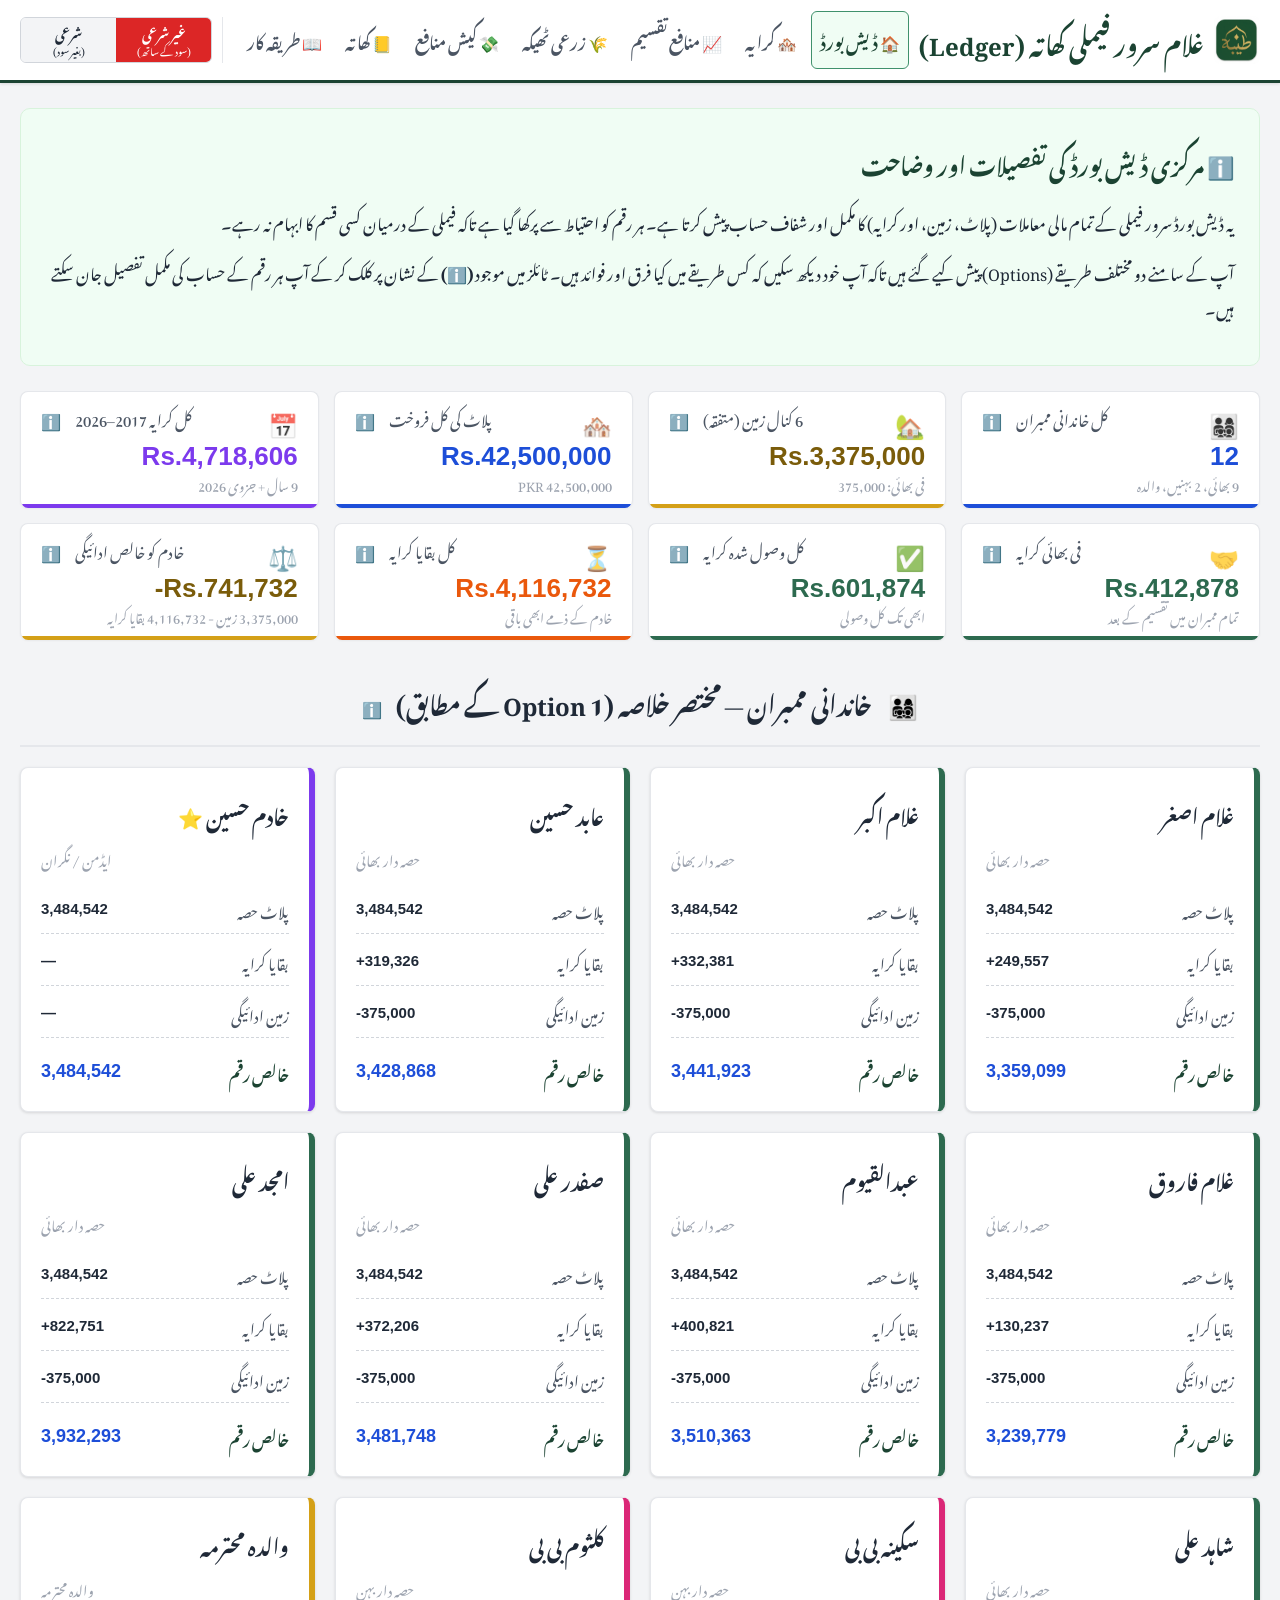
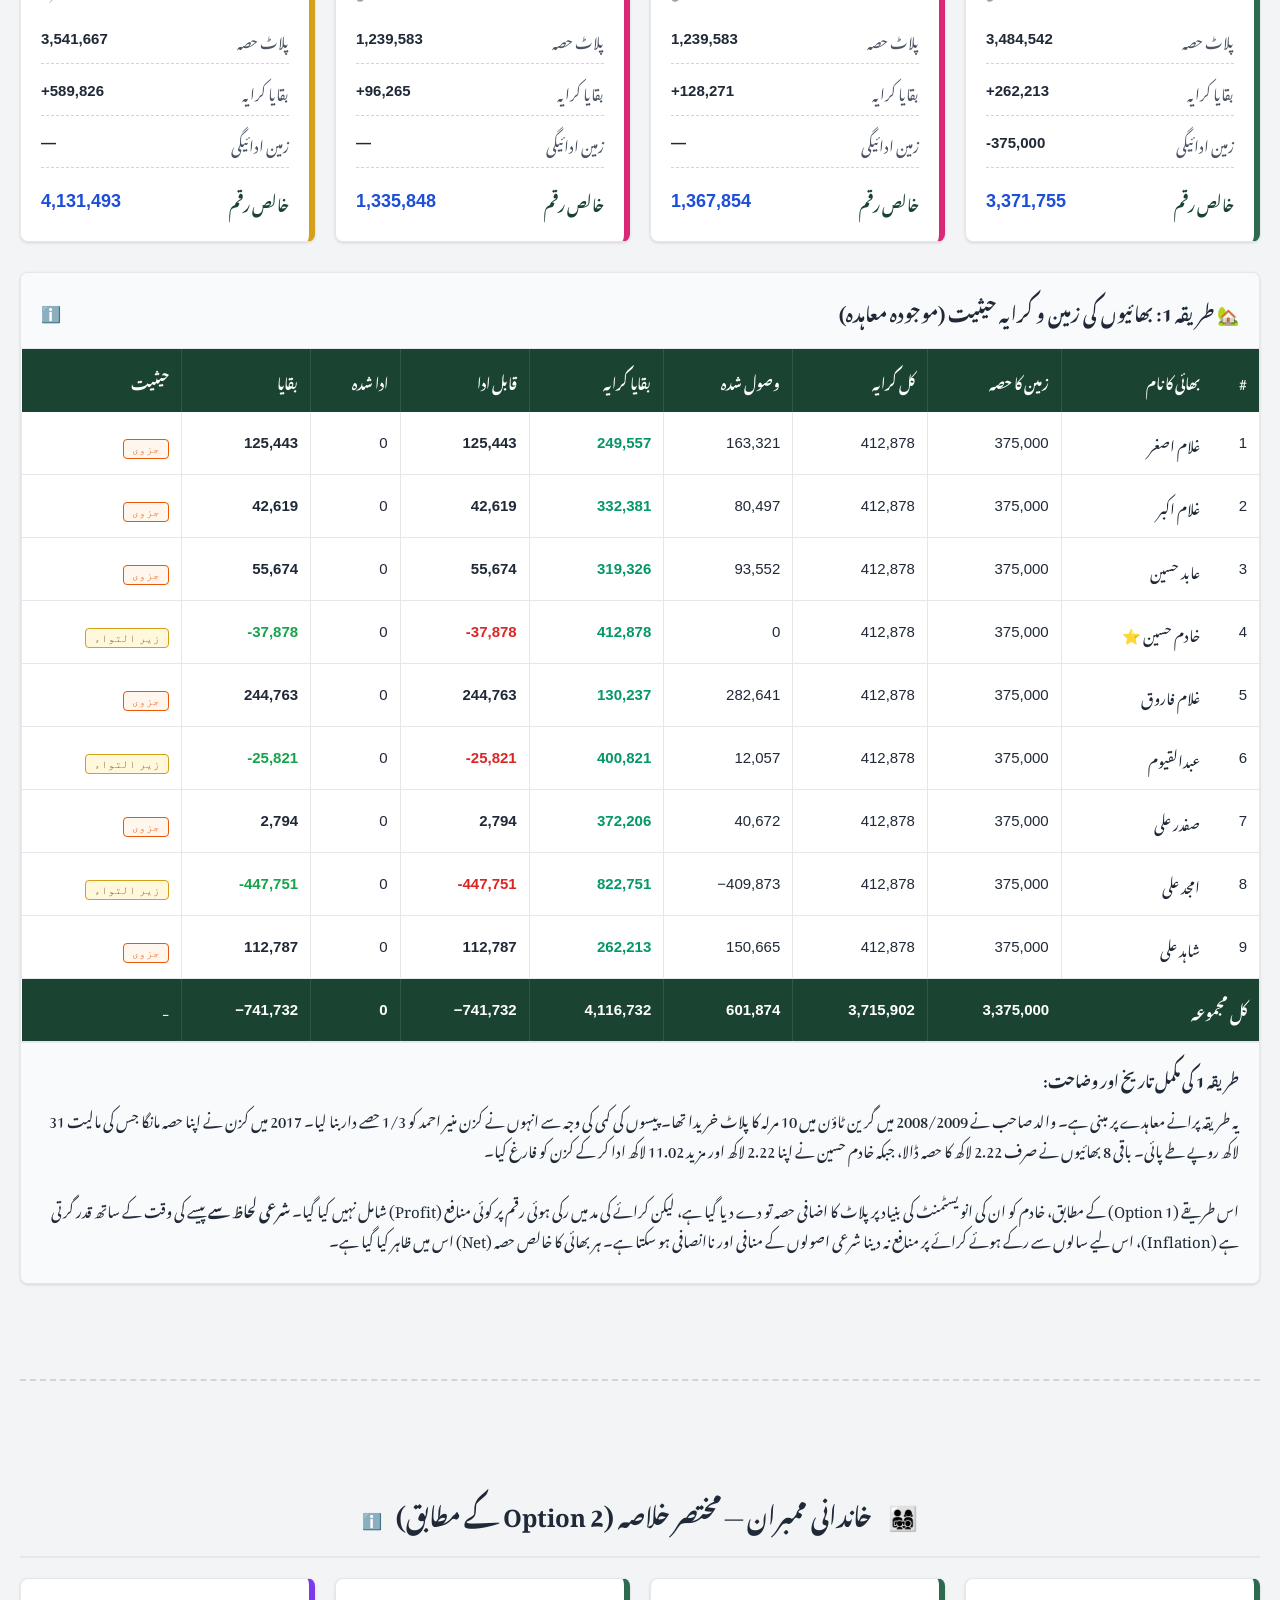
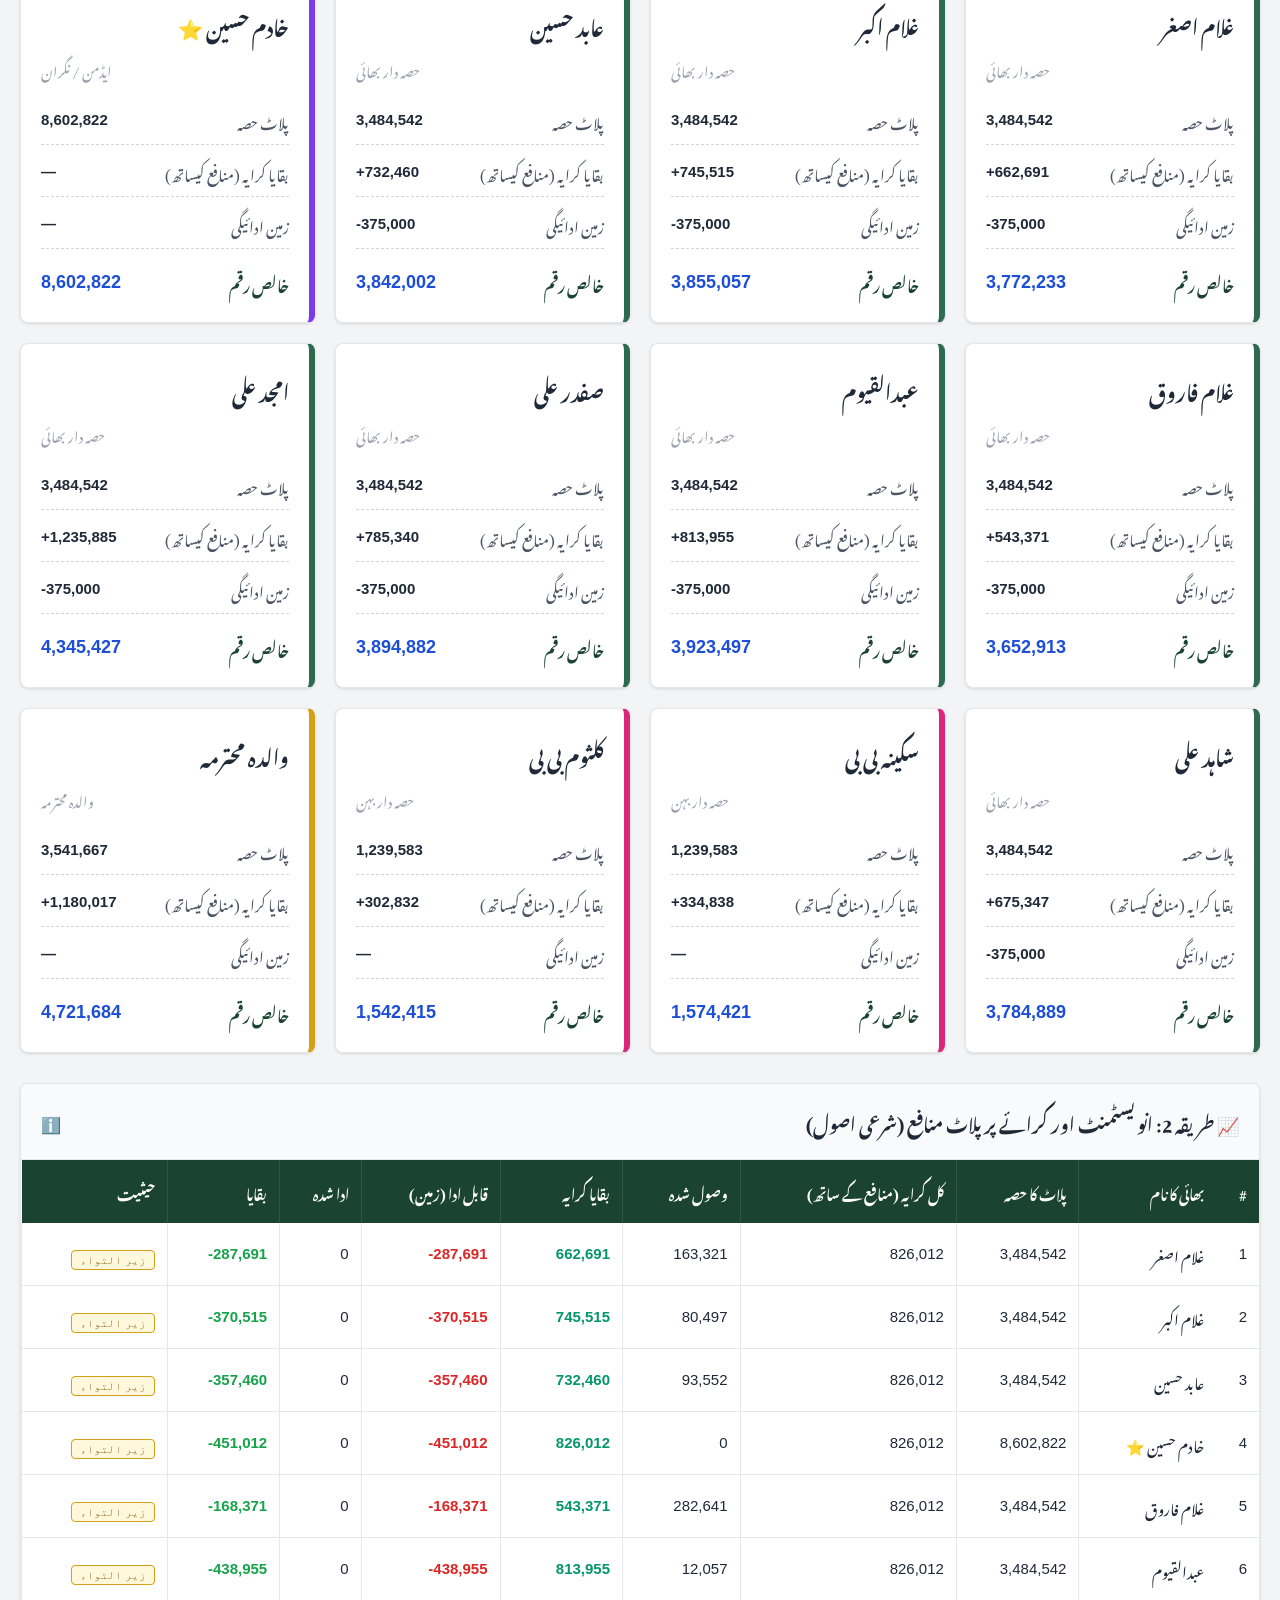
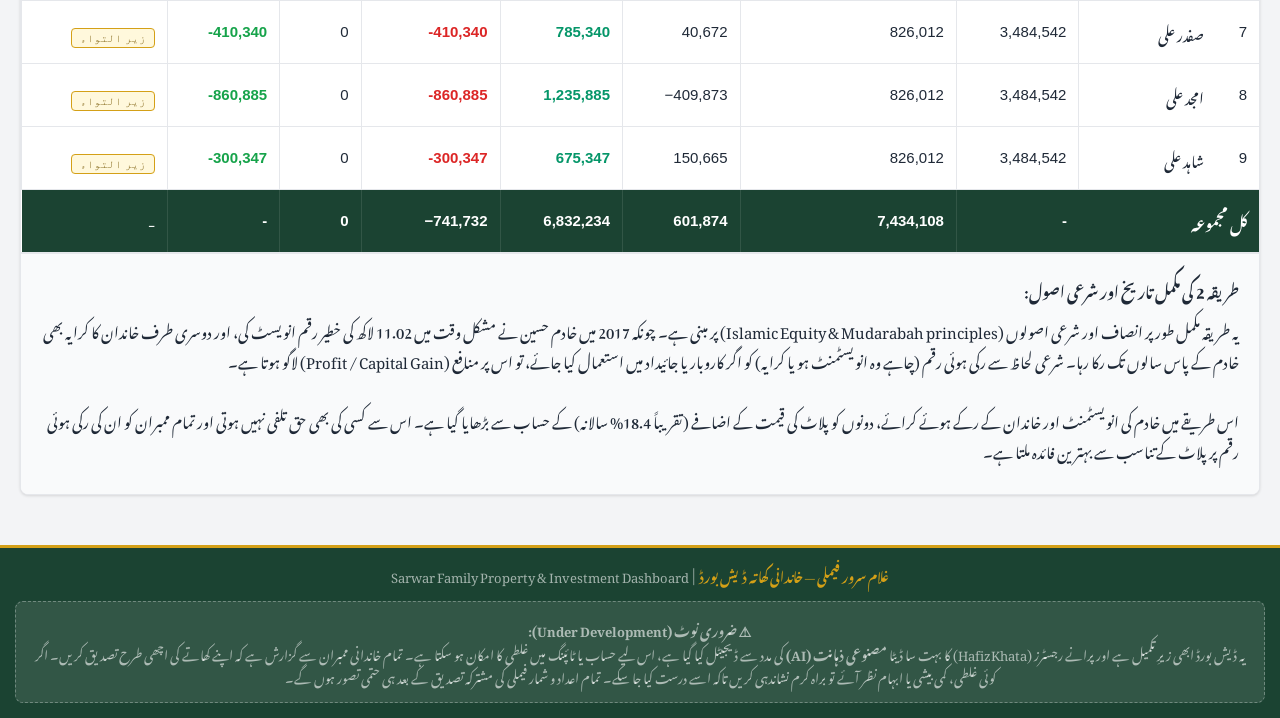
==== index.html @ a3dba51a "Equalize Islamic toggle button sizes and increase menu font size" ====
<!DOCTYPE html>
<html lang="ur" dir="rtl">
<head>
<meta charset="UTF-8">
<meta name="viewport" content="width=device-width, initial-scale=1.0">
<meta name="theme-color" content="#1B4332">
<meta name="mobile-web-app-capable" content="yes">
<meta name="apple-mobile-web-app-capable" content="yes">
<meta name="apple-mobile-web-app-status-bar-style" content="default">
<meta name="apple-mobile-web-app-title" content="سرور کھاتہ">
<meta name="application-name" content="سرور کھاتہ">
<title>سرور فیملی کھاتہ — Sarwar Family Dashboard</title>
<link href="https://fonts.googleapis.com/css2?family=Noto+Nastaliq+Urdu:wght@400;700&display=swap" rel="stylesheet">
<link rel="stylesheet" href="css/style.css">
<link rel="manifest" href="manifest.json">
<link rel="apple-touch-icon" href="images/TaibaLogoMobile.png">
<link rel="icon" type="image/png" href="images/TaibaLogoMobile.png">


</head>
<body>
<div class="shell">

<div class="mobile-nav-overlay" id="overlay" onclick="app.closeMenu()"></div>
<div class="mobile-nav-menu" id="mobile-menu">
    <button class="close-nav" onclick="app.closeMenu()">✕</button>
    <div style="padding: 20px; color: var(--gd); font-size: 22px; font-weight: bold; border-bottom: 1px solid var(--g200); margin-bottom: 10px; text-align:center; cursor:pointer;" onclick="location.hash='#dash'; app.closeMenu();">
        <img src="images/TaibaLogoMobile.jpg" style="max-width:80%; height:auto; mix-blend-mode:multiply; margin-bottom:15px; border-radius:8px;">
        <br>غلام سرور فیملی کھاتہ (Ledger)
    </div>
    <a href="#dash" class="nav-item" id="mob-nav-dash" onclick="app.closeMenu()">🏠 ڈیش بورڈ</a>
    <a href="#rent" class="nav-item" id="mob-nav-rent" onclick="app.closeMenu()">🏘️ کرایہ</a>
    <a href="#profit" class="nav-item" id="mob-nav-profit" onclick="app.closeMenu()">📈 منافع تقسیم</a>
    <a href="#agri" class="nav-item" id="mob-nav-agri" onclick="app.closeMenu()">🌾 زرعی ٹھیکہ</a>
    <a href="#cashprofit" class="nav-item" id="mob-nav-cashprofit" onclick="app.closeMenu()">💸 کیش منافع</a>
    <a href="#khata" class="nav-item" id="mob-nav-khata" onclick="app.closeMenu()">📒 کھاتہ</a>
    <a href="#summary" class="nav-item" id="mob-nav-summary" onclick="app.closeMenu()">📖 طریقہ کار</a>
</div>

<!-- ════ TOP NAVBAR ════ -->
<nav class="navbar">
    <div class="nav-in">
        <div class="nav-brand" style="cursor:pointer; display:flex; align-items:center; gap:10px;" onclick="location.hash='#dash'">
            <img src="images/TaibaLogoMobile.jpg" style="height:48px; border-radius:6px; mix-blend-mode:multiply;">
            <span class="desktop-only">غلام سرور فیملی کھاتہ (Ledger)</span>
        </div>
        
        

        <div class="nav-links">
                <a href="#dash" class="nav-item" id="nav-dash">🏠 ڈیش بورڈ</a>
                <a href="#rent" class="nav-item" id="nav-rent">🏘️ کرایہ</a>
                <a href="#profit" class="nav-item" id="nav-profit">📈 منافع تقسیم</a>
                <a href="#agri" class="nav-item" id="nav-agri">🌾 زرعی ٹھیکہ</a>
                <a href="#cashprofit" class="nav-item" id="nav-cashprofit">💸 کیش منافع</a>
                <a href="#khata" class="nav-item" id="nav-khata">📒 کھاتہ</a>
                <a href="#summary" class="nav-item" id="nav-summary">📖 طریقہ کار</a>
        
                <div style="display:flex; margin-right:10px; border-right: 1px solid var(--g200); padding-right:10px; align-items:center;">
                    <div class="toggle-group" style="display:flex; border-radius:6px; overflow:hidden; border:1px solid var(--g300); font-family:'Noto Nastaliq Urdu', sans-serif;">
                        <button id="btn-islamic-off" style="flex:1; width:95px; padding:6px 10px; background:var(--red); color:white; border:none; cursor:pointer; font-size:13px; font-weight:bold; transition:all 0.3s; line-height:1.2; text-align:center;" onclick="app.toggleIslamicMode(false); updateIslamicUI(false);">
                            غیر شرعی<br><small style="font-size:10px; font-weight:normal;">(سود کے ساتھ)</small>
                        </button>
                        <button id="btn-islamic-on" style="flex:1; width:95px; padding:6px 10px; background:var(--g100); color:var(--g800); border:none; cursor:pointer; font-size:13px; font-weight:bold; transition:all 0.3s; line-height:1.2; text-align:center;" onclick="app.toggleIslamicMode(true); updateIslamicUI(true);">
                            شرعی<br><small style="font-size:10px; font-weight:normal;">(بغیر سود)</small>
                        </button>
                    </div>
                </div>
                <script>
                    function updateIslamicUI(isIslamic) {
                        const offBtn = document.getElementById('btn-islamic-off');
                        const onBtn = document.getElementById('btn-islamic-on');
                        if(isIslamic) {
                            onBtn.style.background = 'var(--gm)';
                            onBtn.style.color = 'white';
                            offBtn.style.background = 'var(--g100)';
                            offBtn.style.color = 'var(--g800)';
                        } else {
                            offBtn.style.background = 'var(--red)';
                            offBtn.style.color = 'white';
                            onBtn.style.background = 'var(--g100)';
                            onBtn.style.color = 'var(--g800)';
                        }
                    }
                </script>
</div>
        <button class="nav-toggle" onclick="app.openMenu()">☰</button>
    </div>
</nav>

<!-- ════ MAIN ════ -->
<div class="main-area">
    <main class="content">
        <div id="view-container">
            <!-- Views injected here by JS router -->
        </div>
    </main>

    <footer class="footer">
        <strong>غلام سرور فیملی — خاندانی کھاتہ ڈیش بورڈ</strong> &nbsp;|&nbsp;
        Sarwar Family Property &amp; Investment Dashboard<br>
        <div style="margin-top:15px; padding:15px; background:rgba(255,255,255,0.1); border:1px dashed rgba(255,255,255,0.3); border-radius:8px; line-height:1.8;">
            <b>⚠ ضروری نوٹ (Under Development):</b><br>
            یہ ڈیش بورڈ ابھی زیرِ تکمیل ہے اور پرانے رجسٹرز (HafizKhata) کا بہت سا ڈیٹا <b>مصنوعی ذہانت (AI)</b> کی مدد سے ڈیجیٹل کیا گیا ہے، اس لیے حساب یا ٹائپنگ میں غلطی کا امکان ہو سکتا ہے۔ 
            تمام خاندانی ممبران سے گزارش ہے کہ اپنے کھاتے کی اچھی طرح تصدیق کریں۔ اگر کوئی غلطی، کمی بیشی یا ابہام نظر آئے تو براہ کرم نشاندہی کریں تاکہ اسے درست کیا جا سکے۔
            تمام اعداد و شمار فیملی کی مشترکہ تصدیق کے بعد ہی حتمی تصور ہوں گے۔
        </div>
    </footer>
</div>

<!-- Info Modal -->
<div class="modal" id="info-modal">
    <div class="modal-content">
        <div class="modal-header">
            <h3 id="modal-title">معلومات</h3>
            <span class="modal-close" onclick="app.closeInfo()">✕</span>
        </div>
        <div class="modal-body" id="modal-text">
            <!-- Text injected -->
        </div>
    </div>
</div>

<!-- ════ PWA INSTALL BANNER ════ -->
<div id="pwaBanner" style="display:none;position:fixed;left:50%;transform:translateX(-50%);bottom:16px;z-index:9999;
  width:min(560px,calc(100% - 24px));background:#fff;border:1px solid #d4a017;border-radius:14px;
  box-shadow:0 10px 30px rgba(0,0,0,.25);padding:14px 16px;font-family:'Jameel Noori Nastaleeq', 'Noto Nastaliq Urdu',sans-serif;direction:rtl">
  <div style="display:flex;align-items:center;gap:12px">
    <div style="font-size:30px">📲</div>
    <div style="flex:1;line-height:1.7">
      <div style="font-weight:bold;color:#1B4332;font-size:16px">ایپ انسٹال کریں</div>
      <div id="pwaMsg" style="font-size:13px;color:#374151;font-family: Arial, sans-serif;">اس ڈیش بورڈ کو اپنے موبائل پر ایپ کے طور پر شامل کریں — تیز رسائی کے لیے ہوم اسکرین پر آئیکن بن جائے گا۔</div>
    </div>
    <button id="pwaClose" style="background:none;border:none;font-size:22px;color:#9ca3af;cursor:pointer;line-height:1">×</button>
  </div>
  <div id="pwaActions" style="margin-top:10px;display:flex;gap:8px;justify-content:flex-start">
    <button id="pwaInstallBtn" style="background:#1B4332;color:#fff;border:none;border-radius:9px;padding:9px 20px;
      font-family:inherit;font-size:15px;font-weight:bold;cursor:pointer">انسٹال کریں</button>
  </div>
</div>

<script src="js/app.js?v=2" type="module"></script>
<script>
    // Service Worker Registration
    if ('serviceWorker' in navigator) {
        window.addEventListener('load', () => {
            navigator.serviceWorker.register('sw.js')
                .then(reg => console.log('Service Worker registered', reg))
                .catch(err => console.log('Service Worker registration failed', err));
        });
    }

    // PWA Custom Banner Logic
    (function(){
      function isStandalone(){
        return window.matchMedia('(display-mode: standalone)').matches || window.navigator.standalone===true;
      }
      function isIOS(){
        return /iphone|ipad|ipod/i.test(navigator.userAgent) && !window.MSStream;
      }
      var DISMISS_KEY='pwaBannerDismissed';
      var banner, deferred=null;

      function show(){ if(banner) banner.style.display='block'; }
      function hide(){ if(banner) banner.style.display='none'; }

      window.addEventListener('beforeinstallprompt',function(e){
        // Prevent Chrome 67 and earlier from automatically showing the prompt
        e.preventDefault(); 
        // Stash the event so it can be triggered later.
        deferred=e;
        if(!isStandalone() && sessionStorage.getItem(DISMISS_KEY)!=='1') show();
      });
      
      window.addEventListener('appinstalled',function(){ hide(); deferred=null; });

      document.addEventListener('DOMContentLoaded',function(){
        banner=document.getElementById('pwaBanner');
        if(!banner) return;
        document.getElementById('pwaClose').onclick=function(){ hide(); sessionStorage.setItem(DISMISS_KEY,'1'); };
        var btn=document.getElementById('pwaInstallBtn');
        btn.onclick=function(){
          if(deferred){ 
              deferred.prompt(); 
              deferred.userChoice.then(function(choiceResult){ 
                  if (choiceResult.outcome === 'accepted') {
                      console.log('User accepted the A2HS prompt');
                  }
                  deferred=null; 
                  hide(); 
              }); 
          }
        };
        if(isStandalone()) return;
        if(isIOS()){
          // iOS has no beforeinstallprompt — show guidance instead
          if(sessionStorage.getItem(DISMISS_KEY)!=='1'){
            document.getElementById('pwaMsg').innerHTML='آئی فون پر انسٹال کرنے کے لیے: نیچے <b>Share</b> (⬆️) پر ٹیپ کریں، پھر <b>“Add to Home Screen”</b> منتخب کریں۔';
            document.getElementById('pwaActions').style.display='none';
            show();
          }
        }
      });
    })();
</script>
</body>
</html>
---- css/style.css ----
:root{
  --gd:#1B4332;--gm:#2D6A4F;--gl:#40916C;--gp:#D8F3DC;--gb:#F0FDF4;
  --gold:#D4A017;--glt:#FFF8DC;--gdk:#7A5C0A;
  --w:#FFFFFF;--g50:#F9FAFB;--g100:#F3F4F6;--g200:#E5E7EB;
  --g300:#D1D5DB;--g400:#9CA3AF;--g600:#4B5563;--g800:#1F2937;
  --red:#DC2626;--rlt:#FEE2E2;--org:#EA580C;--olt:#FFF7ED;
  --blu:#1D4ED8;--blt:#EFF6FF;--pur:#7C3AED;--plt:#F5F3FF;
  --tel:#0F766E;--tlt:#CCFBF1;--pnk:#DB2777;
  --TRN:.22s ease;
  --s1:0 1px 3px rgba(0,0,0,.12);--s2:0 4px 16px rgba(0,0,0,.14);
}
*,*::before,*::after{box-sizing:border-box;margin:0;padding:0}
body{
  font-family:'Jameel Noori Nastaleeq','Noto Nastaliq Urdu',Arial,sans-serif;
  background:var(--g100);color:var(--g800);direction:rtl;text-align:right;
  min-height:100vh;font-size:16px;
}
button{cursor:pointer;font-family:inherit;border:none;background:none;}
a{text-decoration:none;color:inherit}

/* ── LAYOUT ── */
.shell{display:flex;flex-direction:column;min-height:100vh}

/* ── TOP NAVBAR ── */
.navbar{background:var(--w);color:var(--g800);display:flex;align-items:center;
  justify-content:center;padding:10px 20px;min-height:75px;position:sticky;top:0;
  z-index:100;box-shadow:var(--s1);border-bottom:3px solid var(--gd)}
.nav-in{display:flex;justify-content:space-between;align-items:center;width:100%;max-width:1600px;}
.nav-brand{display:flex;align-items:center;gap:12px;font-size:24px;font-weight:900;white-space:nowrap;color:var(--gd)}
.nav-brand .ico{background:var(--gold);color:var(--w);width:36px;height:36px;
  border-radius:8px;display:flex;align-items:center;justify-content:center;font-size:20px}
.nav-links{display:flex;gap:5px;align-items:center;flex-wrap:nowrap;}
.nav-item{padding:8px 8px;border-radius:6px;font-size:16px;color:var(--g600);
  transition:all var(--TRN);cursor:pointer;display:flex;align-items:center;gap:8px;
  border:1px solid transparent;font-weight:bold}
.nav-item:hover{background:var(--g50);color:var(--gd);border-color:var(--g200)}
.nav-item.active{background:var(--gb);color:var(--gd);border-color:var(--gl)}

/* Dropdown */
.nav-dropdown{position:relative;display:inline-block}
.dropdown-content{display:none;position:absolute;background-color:var(--w);
  min-width:200px;box-shadow:0px 8px 16px 0px rgba(0,0,0,0.2);z-index:1;
  border-radius:8px;top:100%;right:0;border:1px solid var(--g200);overflow:hidden}
.dropdown-content a{color:var(--g800);padding:12px 16px;text-decoration:none;display:block;
  font-size:15px;border-bottom:1px solid var(--g100);transition:background 0.2s}
.dropdown-content a:last-child{border-bottom:none}
.dropdown-content a:hover{background-color:var(--g50);color:var(--gd)}
.nav-dropdown:hover .dropdown-content{display:block}
.nav-dropdown.active>a{background:var(--gb);color:var(--gd);border-color:var(--gl)}
.nav-toggle{display:none;font-size:28px;color:var(--gd);padding:5px}

/* Mobile Nav Overlay */
.mobile-nav-overlay{display:none;position:fixed;inset:0;background:rgba(0,0,0,.5);z-index:200}
.mobile-nav-menu{position:fixed;top:0;right:-280px;width:260px;height:100%;
  background:var(--w);z-index:201;transition:right var(--TRN);display:flex;
  flex-direction:column;padding-top:20px;box-shadow:-2px 0 10px rgba(0,0,0,0.2)}
.mobile-nav-menu.open{right:0}
.mobile-nav-menu .nav-item{padding:15px 20px;border-radius:0;border-bottom:1px solid var(--g100);font-size:17px;color:var(--g800)}
.mobile-nav-menu .nav-item.active{border-right:4px solid var(--gd);background:var(--g50)}
.close-nav{position:absolute;top:15px;left:15px;font-size:24px;color:var(--g600)}

/* ── MAIN AREA ── */
.main-area{flex:1;display:flex;flex-direction:column;width:100%;max-width:1600px;margin:0 auto}
.content{flex:1;padding:25px 20px;overflow-y:auto}
.footer{background:var(--gd);color:rgba(255,255,255,.6);text-align:center;
  padding:15px;font-size:13px;border-top:3px solid var(--gold);
  line-height:1.8;margin-top:auto}
.footer strong{color:var(--gold)}

/* ── PAGES ── */
.page{display:none}.page.active{display:block}

/* ── METRIC TILES ── */
.tiles{display:grid;gap:15px;margin-bottom:25px}
.t2{grid-template-columns:1fr 1fr}
.t3{grid-template-columns:repeat(3,1fr)}
.t4{grid-template-columns:repeat(4,1fr)}
.tile{background:var(--w);border-radius:8px;padding:15px 20px;box-shadow:0 1px 2px rgba(0,0,0,0.05);
  display:flex;flex-direction:column;border:1px solid var(--g200);
  transition:transform var(--TRN),box-shadow var(--TRN);position:relative;overflow:hidden}
.tile::after{content:'';position:absolute;bottom:0;left:0;right:0;height:4px;}
.tile:hover{transform:translateY(-2px);box-shadow:var(--s2)}
.t-head {display:flex; justify-content:space-between; align-items:flex-start; margin-bottom:10px}
.t-lbl{font-size:15px;color:var(--g600);line-height:1.4;display:flex;align-items:center;gap:6px}
.t-ico{font-size:24px;line-height:1;opacity:0.8}
.t-info{font-size:16px;color:var(--blu);cursor:pointer;display:inline-block;transition:transform 0.2s, color 0.2s;margin-right:8px;}
.t-info:hover{color:var(--gd);transform:scale(1.1);}
.t-info:active{transform:scale(0.9);}
.t-val{font-size:26px;font-weight:bold;font-family:Arial,sans-serif;color:var(--gd);line-height:1.2;margin-bottom:4px;direction:ltr;text-align:right}
.t-sub{font-size:13px;color:var(--g400);line-height:1.3}

/* Tile Colors */
.t-green::after{background:var(--gm)}.t-green .t-val{color:var(--gm)}
.t-gold::after {background:var(--gold)}.t-gold  .t-val{color:var(--gdk)}
.t-blue::after {background:var(--blu)}.t-blue  .t-val{color:var(--blu)}
.t-pur::after  {background:var(--pur)}.t-pur   .t-val{color:var(--pur)}
.t-tel::after  {background:var(--tel)}.t-tel   .t-val{color:var(--tel)}
.t-org::after  {background:var(--org)}.t-org   .t-val{color:var(--org)}
.t-red::after  {background:var(--red)}.t-red   .t-val{color:var(--red)}

/* ── EXPLANATION BOXES ── */
.card-ex{background:var(--gb);border:1px solid var(--gp);border-radius:10px;padding:25px;margin-bottom:25px}
.card-ex h2{font-size:22px;color:var(--gd);margin:0 0 15px 0;display:flex;align-items:center;gap:10px}
.card-ex p{font-size:16px;color:var(--g800);line-height:2.2;margin:0 0 15px 0}
.card-ex ul{margin:0;padding-right:25px;line-height:2}
.card-ex li{margin-bottom:10px;color:var(--g800)}
.card-ex strong{color:var(--blu)}

/* ── DARK GREEN DETAILED TABLE ── */
.table-container{background:var(--w);border-radius:8px;box-shadow:var(--s1);border:1px solid var(--g200);overflow:hidden;margin-bottom:25px}
.table-container h3{background:var(--g50);padding:15px 20px;margin:0;border-bottom:1px solid var(--g200);font-size:18px;color:var(--g800);display:flex;align-items:center;gap:10px}
.tw{overflow-x:auto;-webkit-overflow-scrolling:touch}
.tbl{width:100%;border-collapse:collapse;font-size:15px}
.tbl th{background:var(--gd);color:var(--w);padding:14px 12px;font-size:14px;
  font-weight:bold;white-space:nowrap;border-left:1px solid rgba(255,255,255,0.1)}
.tbl th:first-child{border-left:none}
.tbl td{padding:12px;border-bottom:1px solid var(--g200);vertical-align:middle;border-left:1px solid var(--g200)}
.tbl td:first-child{border-left:none}
.tbl tr:hover td{background:var(--g50)}
.n,.ng,.nr,.no,.nb,.np{font-family:Arial,sans-serif;direction:ltr;unicode-bidi:embed;text-align:right}
.ng{color:var(--gm);font-weight:bold}
.nr{color:var(--red);font-weight:bold}
.no{color:var(--org);font-weight:bold}
.nb{color:var(--gdk);font-weight:bold}
.tot td{background:var(--gd)!important;color:var(--w)!important;font-weight:bold;border-left:1px solid rgba(255,255,255,0.1)}
.status-badge{font-size:11px;padding:3px 8px;border-radius:4px;font-family:Arial,sans-serif;background:var(--olt);color:var(--org);border:1px solid var(--org)}

/* ── NEW MEMBER CARDS ── */
.card-hdr-clean{display:flex;align-items:center;justify-content:center;margin:30px 0 20px 0;border-bottom:2px solid var(--g200);padding-bottom:15px}
.card-hdr-clean h2{font-size:24px;color:var(--g800);margin:0;font-weight:bold;}

.mem-grid{display:grid;grid-template-columns:repeat(auto-fill,minmax(280px,1fr));gap:20px;margin-bottom:30px}
.mem{background:var(--w);border-radius:8px;padding:20px;box-shadow:var(--s1);
  border:1px solid var(--g200);border-right:6px solid var(--gm);
  transition:transform var(--TRN),box-shadow var(--TRN)}
.mem:hover{transform:translateY(-3px);box-shadow:var(--s2)}
.mem.admin{border-right-color:var(--pur)}
.mem.sister{border-right-color:var(--pnk)}
.mem.mother-card{border-right-color:var(--gold)}
.mem-name{font-size:20px;font-weight:bold;color:var(--g800);margin-bottom:2px;display:flex;justify-content:space-between;align-items:center}
.mem-role{font-size:14px;color:var(--g400);margin-bottom:15px}
.mem-row{display:flex;justify-content:space-between;align-items:center;
  font-size:15px;margin-bottom:8px;border-bottom:1px dashed var(--g300);padding-bottom:5px}
.mem-row:last-child{border-bottom:none;margin-bottom:0;padding-bottom:0}
.mem-row .lbl{color:var(--g600)}
.mem-row .val{font-family:Arial,sans-serif;font-weight:bold;font-size:15px}
.val-net{font-size:18px!important;color:var(--blu)}
.val-plot{color:var(--g800)}

/* ── MODAL ── */
.modal{display:none;position:fixed;inset:0;background:rgba(0,0,0,0.6);z-index:999;align-items:center;justify-content:center;padding:20px}
.modal.show{display:flex}
.modal-content{background:var(--w);border-radius:10px;width:100%;max-width:500px;box-shadow:0 10px 25px rgba(0,0,0,0.2);overflow:hidden}
.modal-header{background:var(--gd);color:var(--w);padding:15px 20px;display:flex;justify-content:space-between;align-items:center}
.modal-header h3{margin:0;font-size:18px}
.modal-close{color:var(--w);font-size:24px;cursor:pointer}
.modal-body{padding:20px;font-size:16px;color:var(--g800);line-height:1.8}

/* ── EXPLANATION PARAGRAPHS ── */
.table-expl{padding:20px;background:var(--g50);border-top:1px solid var(--g200);font-size:15px;color:var(--g800);line-height:2}
.table-expl p{margin:0 0 10px 0}
.table-expl ul{margin:0;padding-right:20px}
.table-expl li{margin-bottom:5px}

/* ── RESPONSIVE ── */
@media(max-width:1024px){
  .t4{grid-template-columns:repeat(2,1fr)}
}
@media(max-width:768px){
  .nav-links{display:none}
  .nav-toggle{display:block}
  .t4, .t3{grid-template-columns:1fr 1fr}
  .mem-grid{grid-template-columns:1fr}
  .content{padding:15px 10px}
}
@media(max-width:400px){
  .t4,.t3,.t2{grid-template-columns:1fr}
}

/* ── FOOTER ── */
.app-footer{background:var(--g800);color:var(--g300);padding:30px 20px;text-align:center;margin-top:auto;border-top:4px solid var(--gd)}
.footer-in{max-width:1600px;margin:0 auto;display:flex;flex-direction:column;gap:8px;}
.footer-in strong{color:var(--w);font-size:18px;}
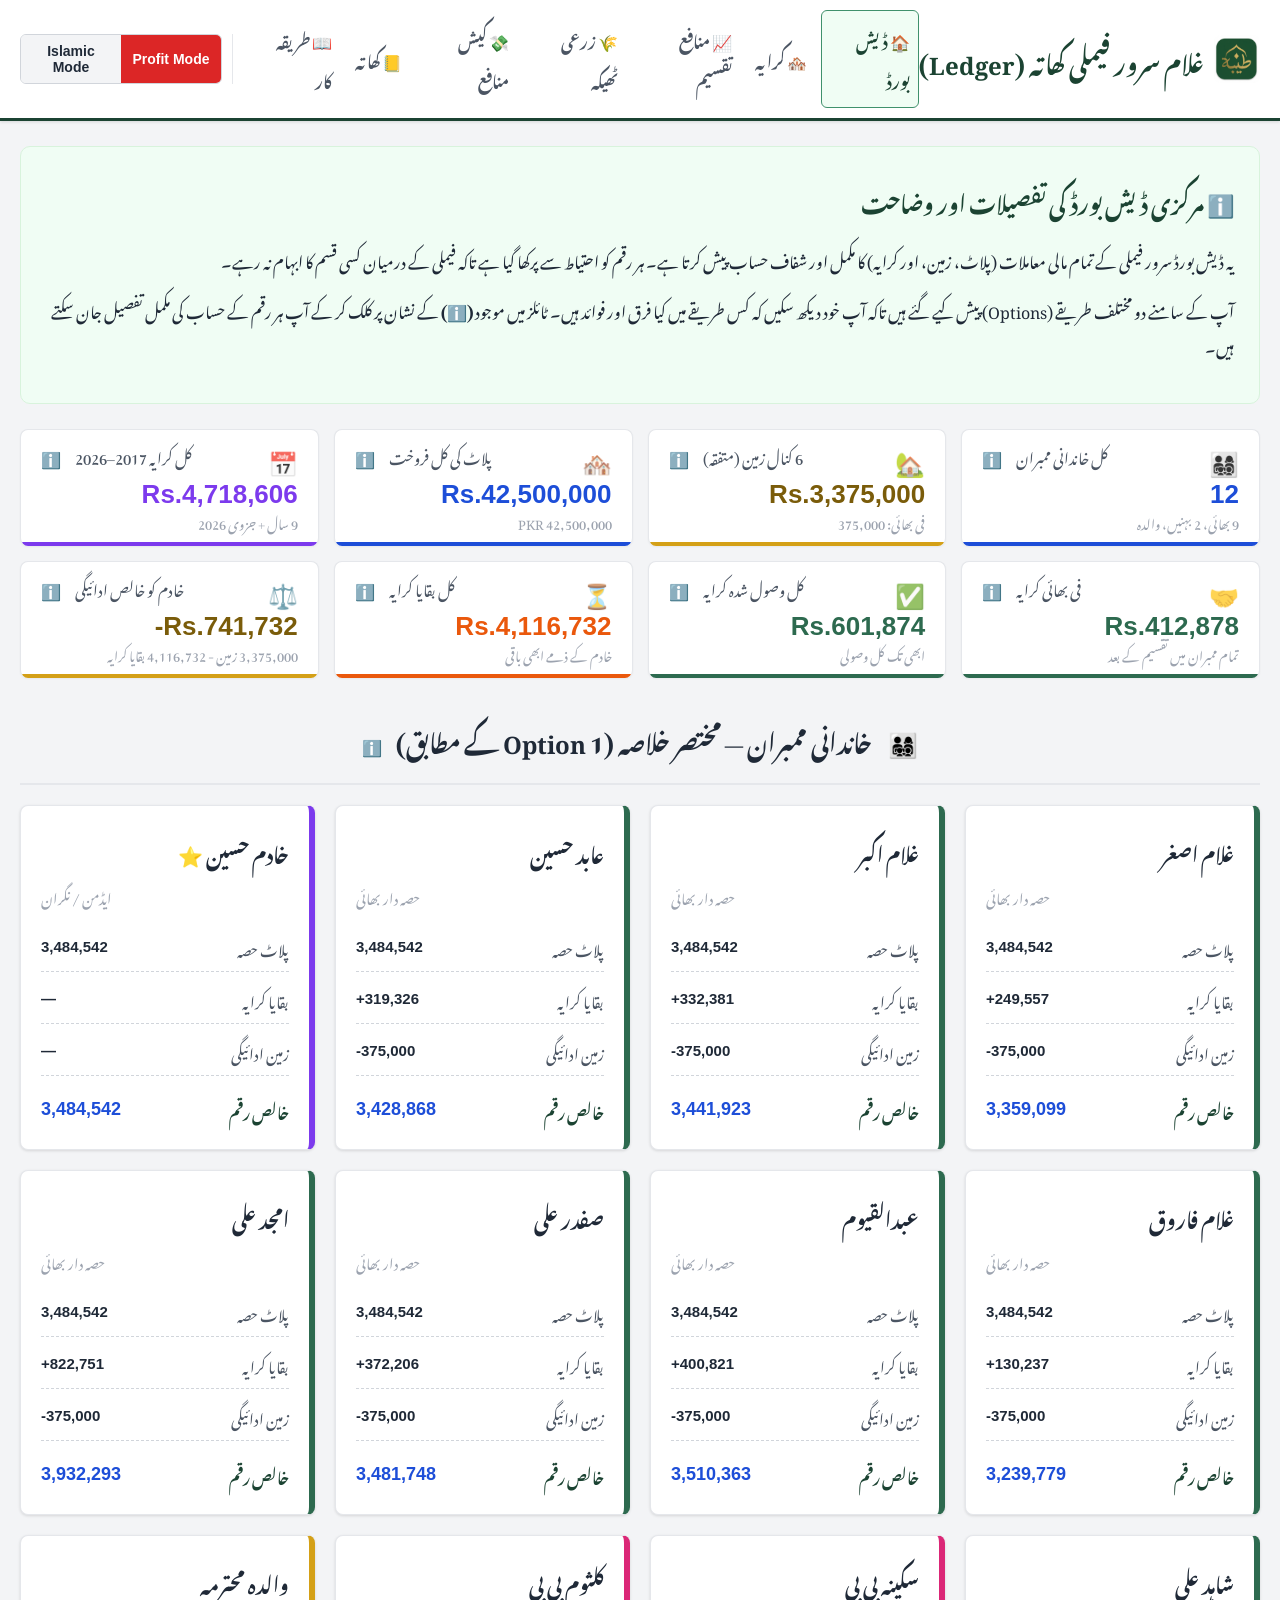
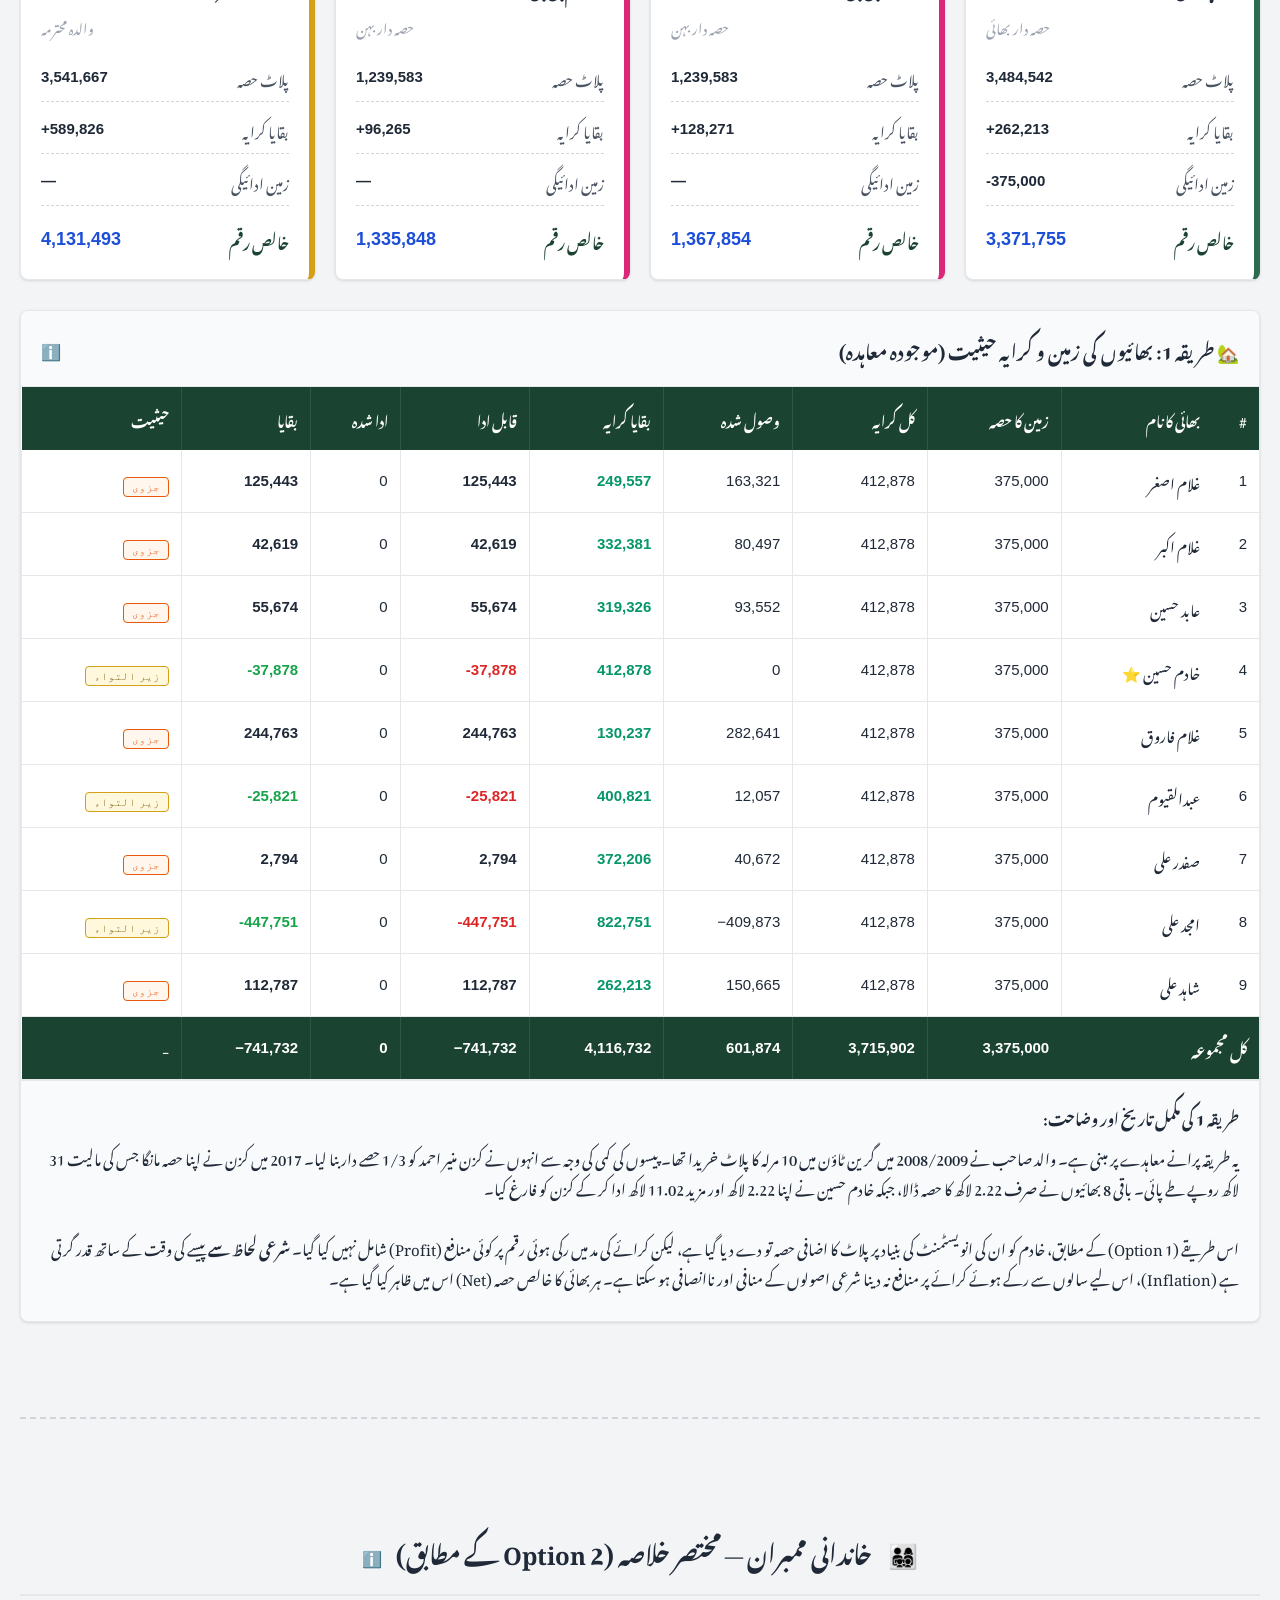
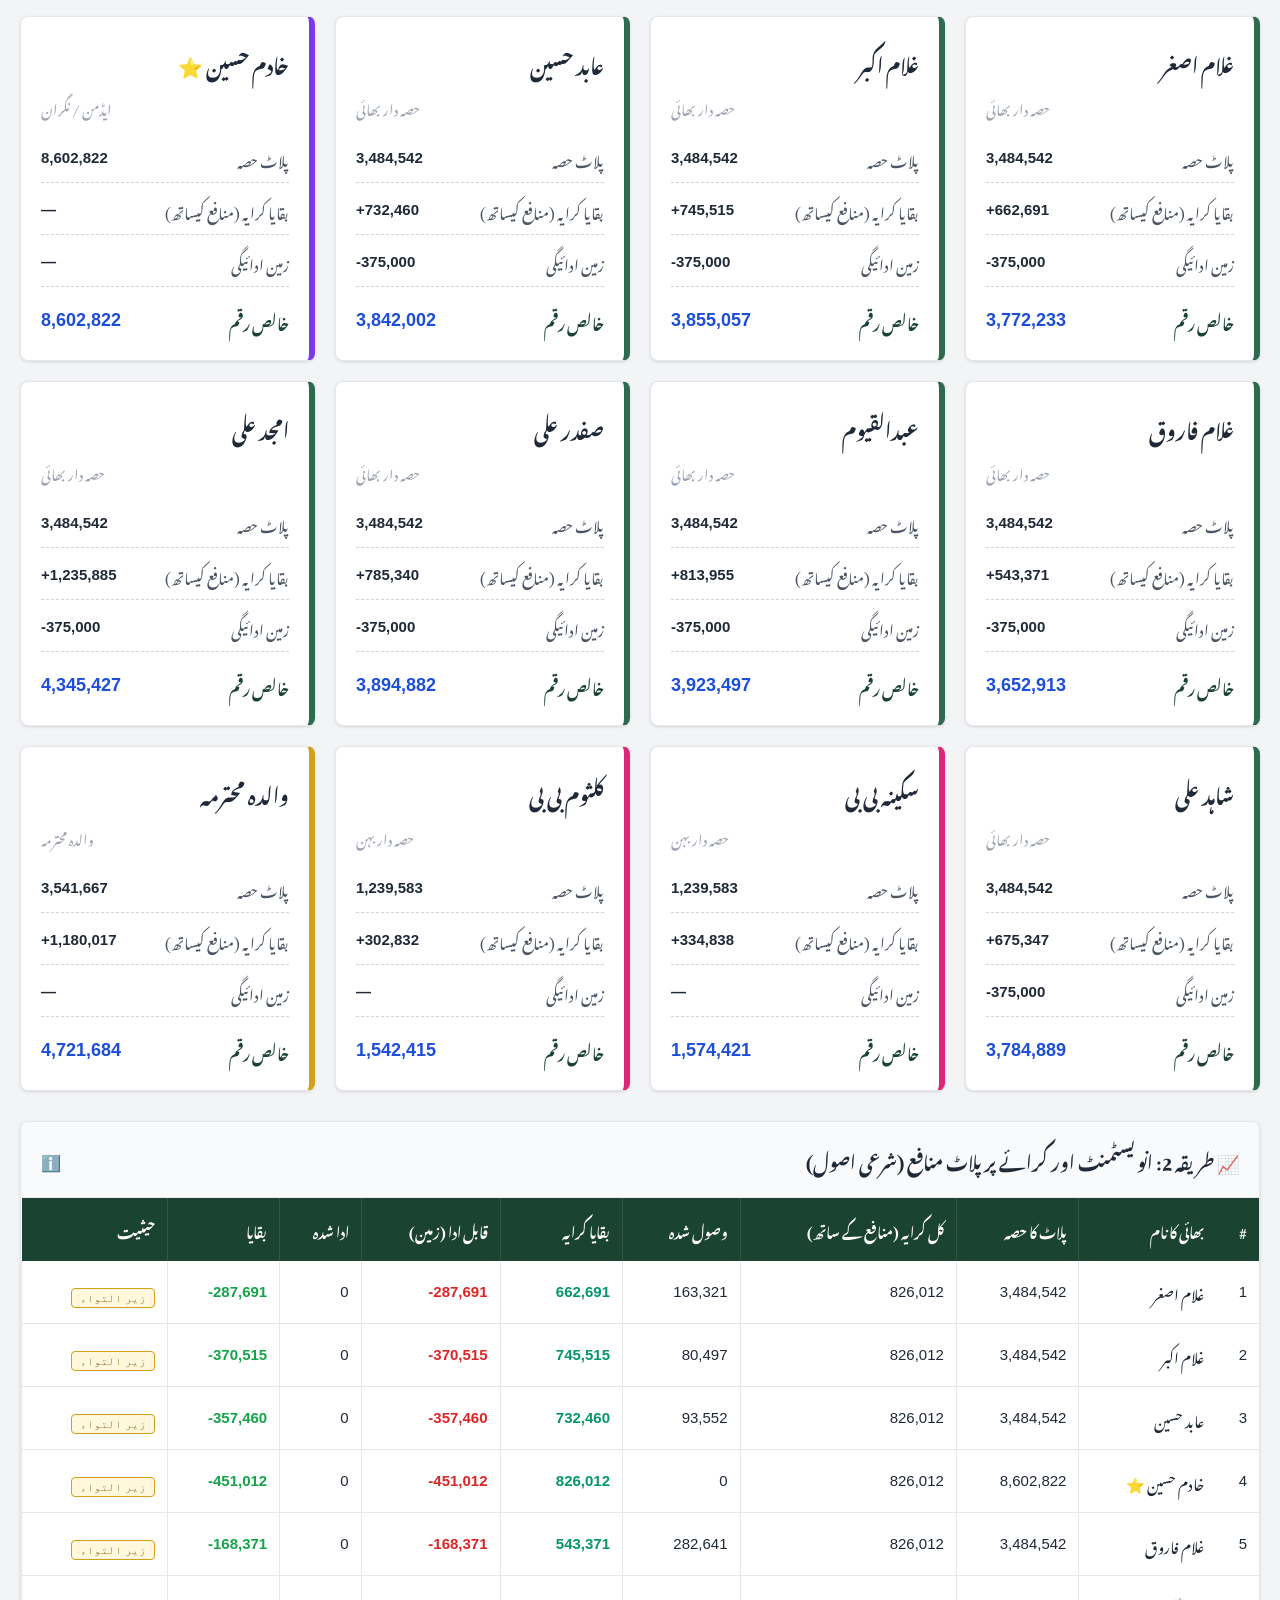
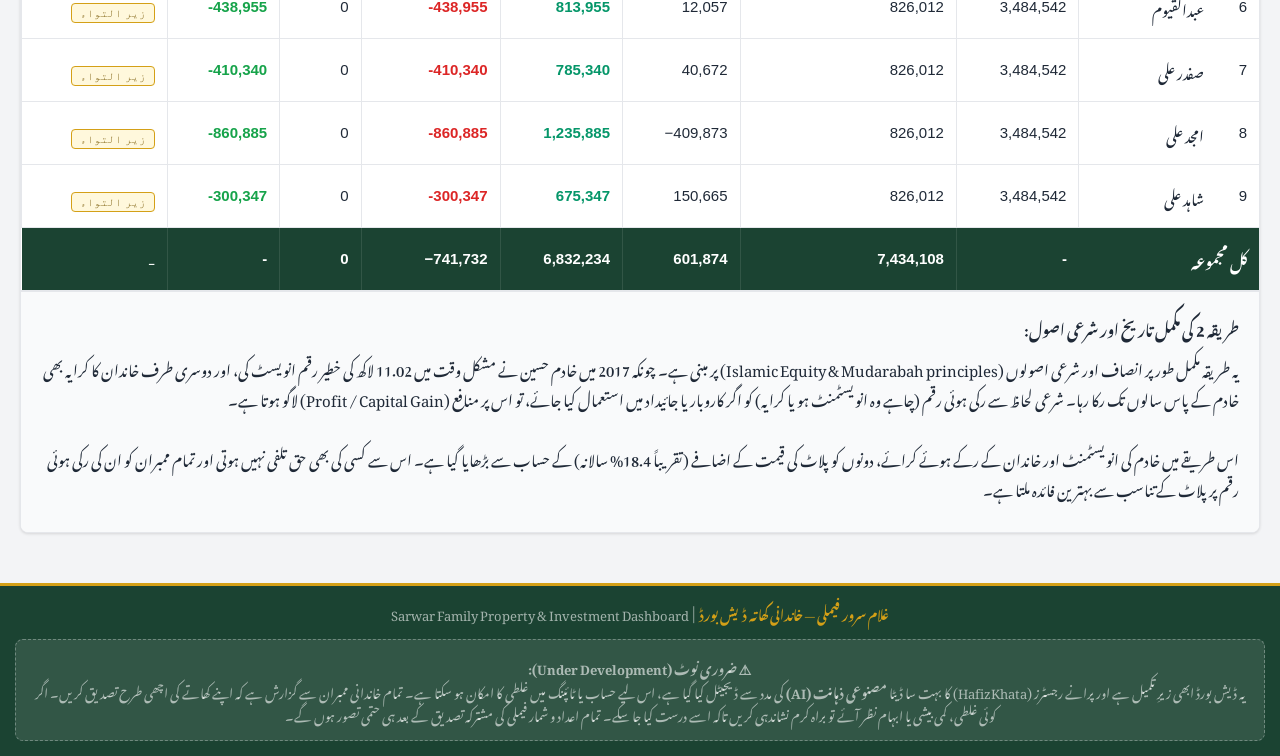
==== commit 35842fcb: "Update toggle buttons to 'Islamic Mode' / 'Profit Mode' and match height" ====
--- a/index.html
+++ b/index.html
@@ -57,12 +57,12 @@
                 <a href="#summary" class="nav-item" id="nav-summary">📖 طریقہ کار</a>
         
                 <div style="display:flex; margin-right:10px; border-right: 1px solid var(--g200); padding-right:10px; align-items:center;">
-                    <div class="toggle-group" style="display:flex; border-radius:6px; overflow:hidden; border:1px solid var(--g300); font-family:'Noto Nastaliq Urdu', sans-serif;">
-                        <button id="btn-islamic-off" style="flex:1; width:95px; padding:6px 10px; background:var(--red); color:white; border:none; cursor:pointer; font-size:13px; font-weight:bold; transition:all 0.3s; line-height:1.2; text-align:center;" onclick="app.toggleIslamicMode(false); updateIslamicUI(false);">
-                            غیر شرعی<br><small style="font-size:10px; font-weight:normal;">(سود کے ساتھ)</small>
+                    <div class="toggle-group" style="display:flex; border-radius:6px; overflow:hidden; border:1px solid var(--g300); font-family:Arial, sans-serif;">
+                        <button id="btn-islamic-off" style="flex:1; width:100px; padding:8px 8px; background:var(--red); color:white; border:none; cursor:pointer; font-size:14px; font-weight:bold; transition:all 0.3s; text-align:center;" onclick="app.toggleIslamicMode(false); updateIslamicUI(false);">
+                            Profit Mode
                         </button>
-                        <button id="btn-islamic-on" style="flex:1; width:95px; padding:6px 10px; background:var(--g100); color:var(--g800); border:none; cursor:pointer; font-size:13px; font-weight:bold; transition:all 0.3s; line-height:1.2; text-align:center;" onclick="app.toggleIslamicMode(true); updateIslamicUI(true);">
-                            شرعی<br><small style="font-size:10px; font-weight:normal;">(بغیر سود)</small>
+                        <button id="btn-islamic-on" style="flex:1; width:100px; padding:8px 8px; background:var(--g100); color:var(--g800); border:none; cursor:pointer; font-size:14px; font-weight:bold; transition:all 0.3s; text-align:center;" onclick="app.toggleIslamicMode(true); updateIslamicUI(true);">
+                            Islamic Mode
                         </button>
                     </div>
                 </div>
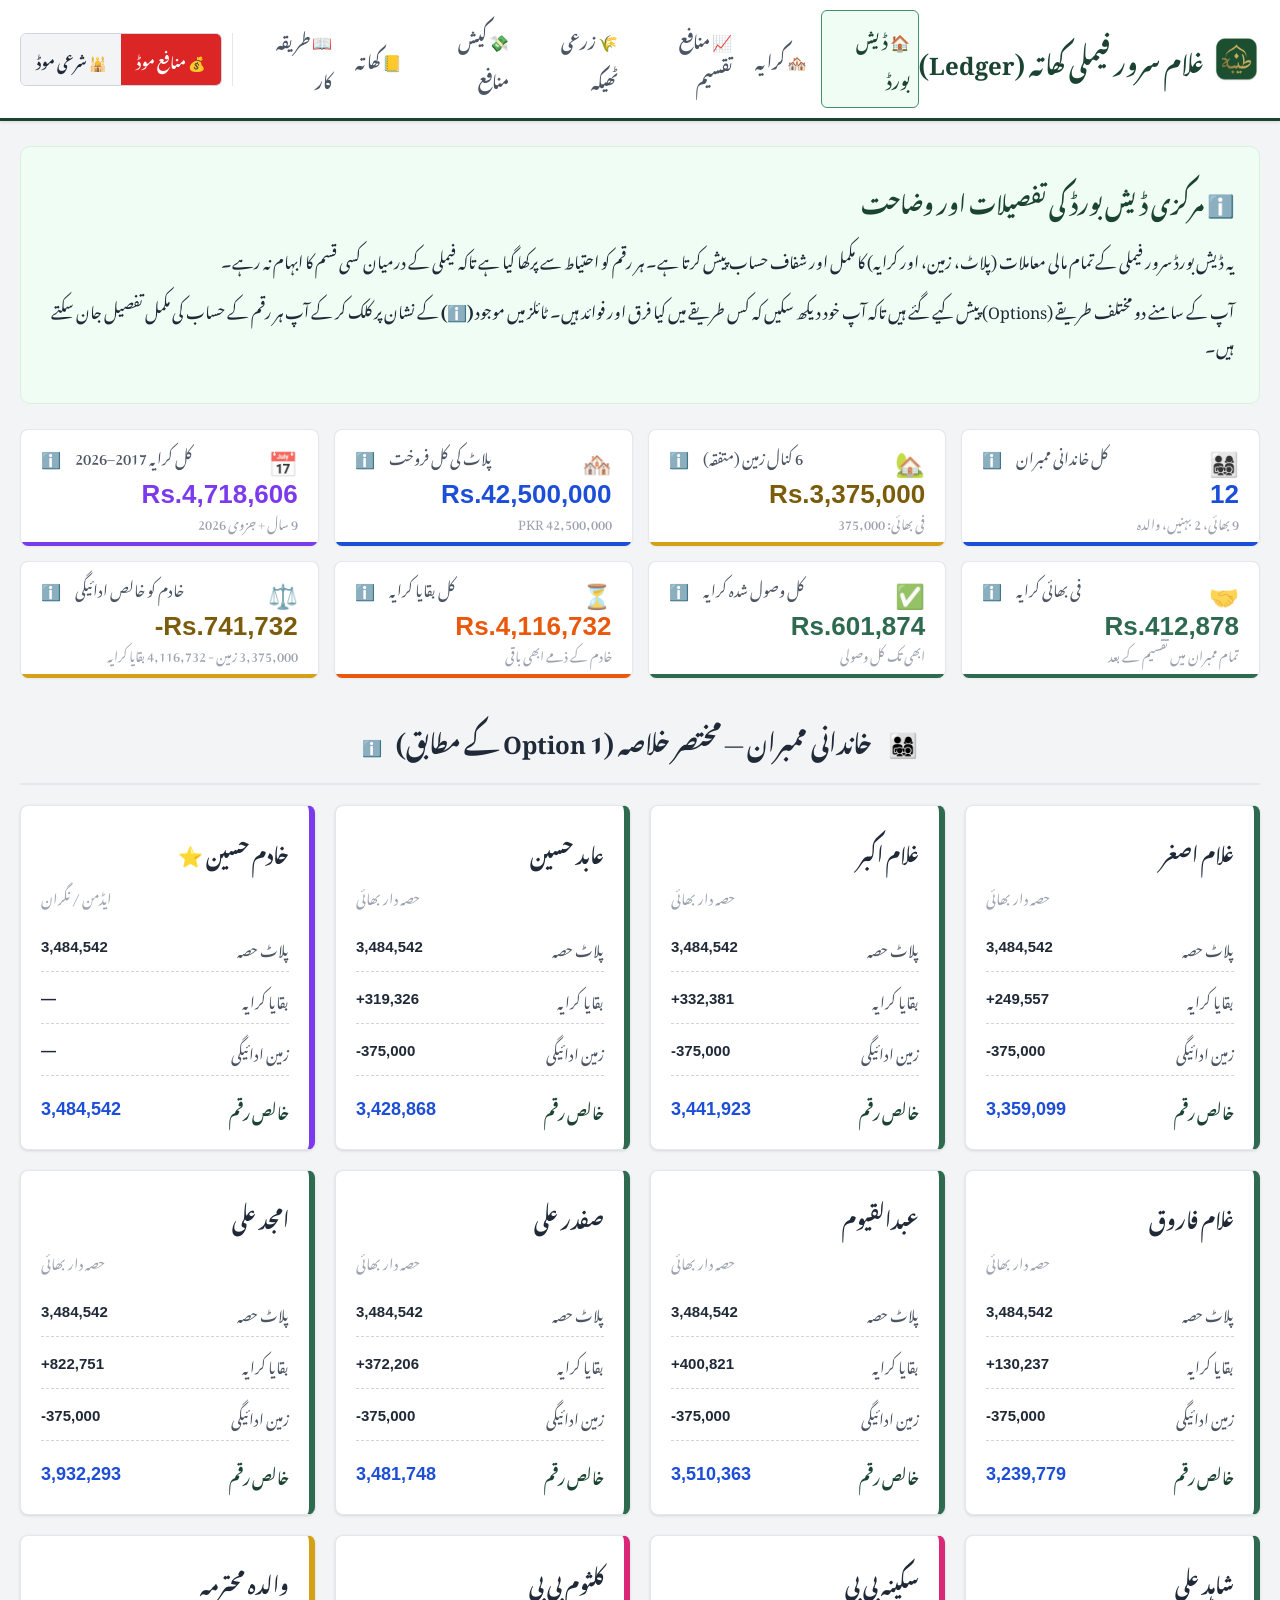
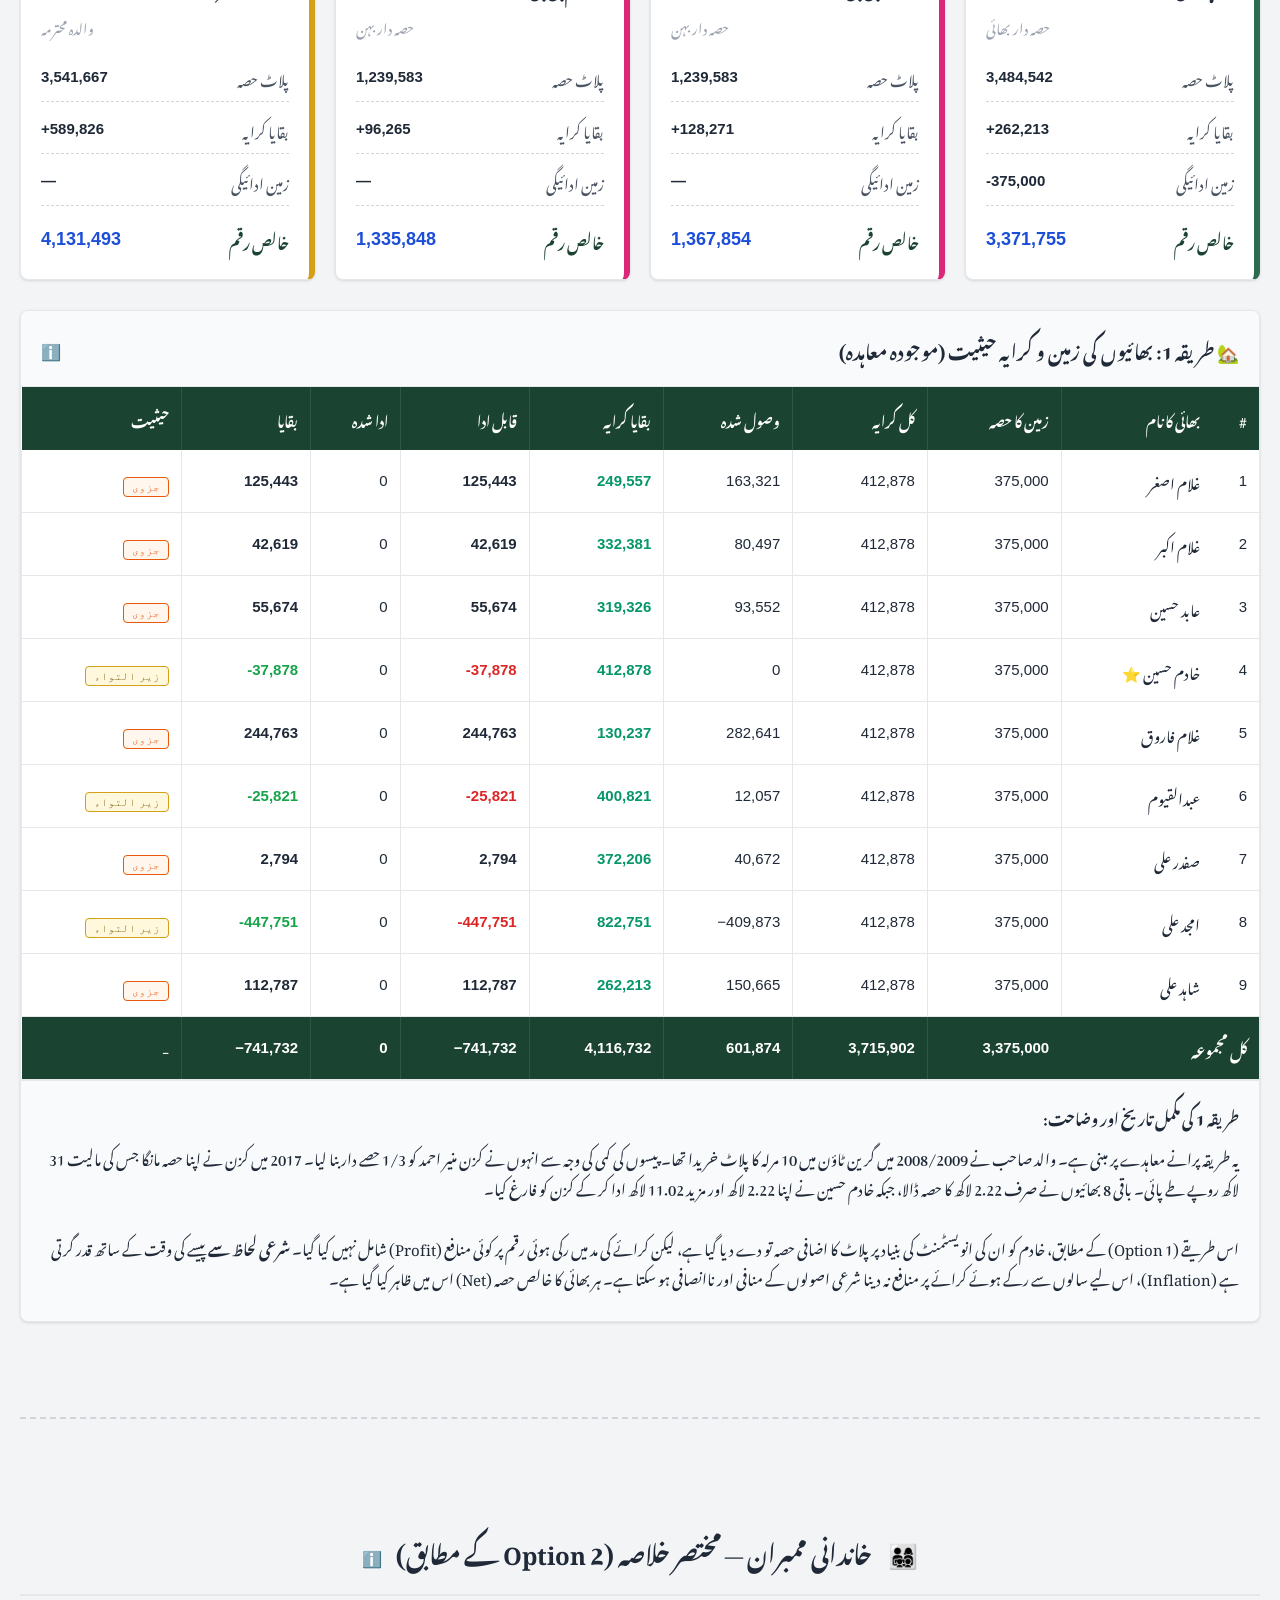
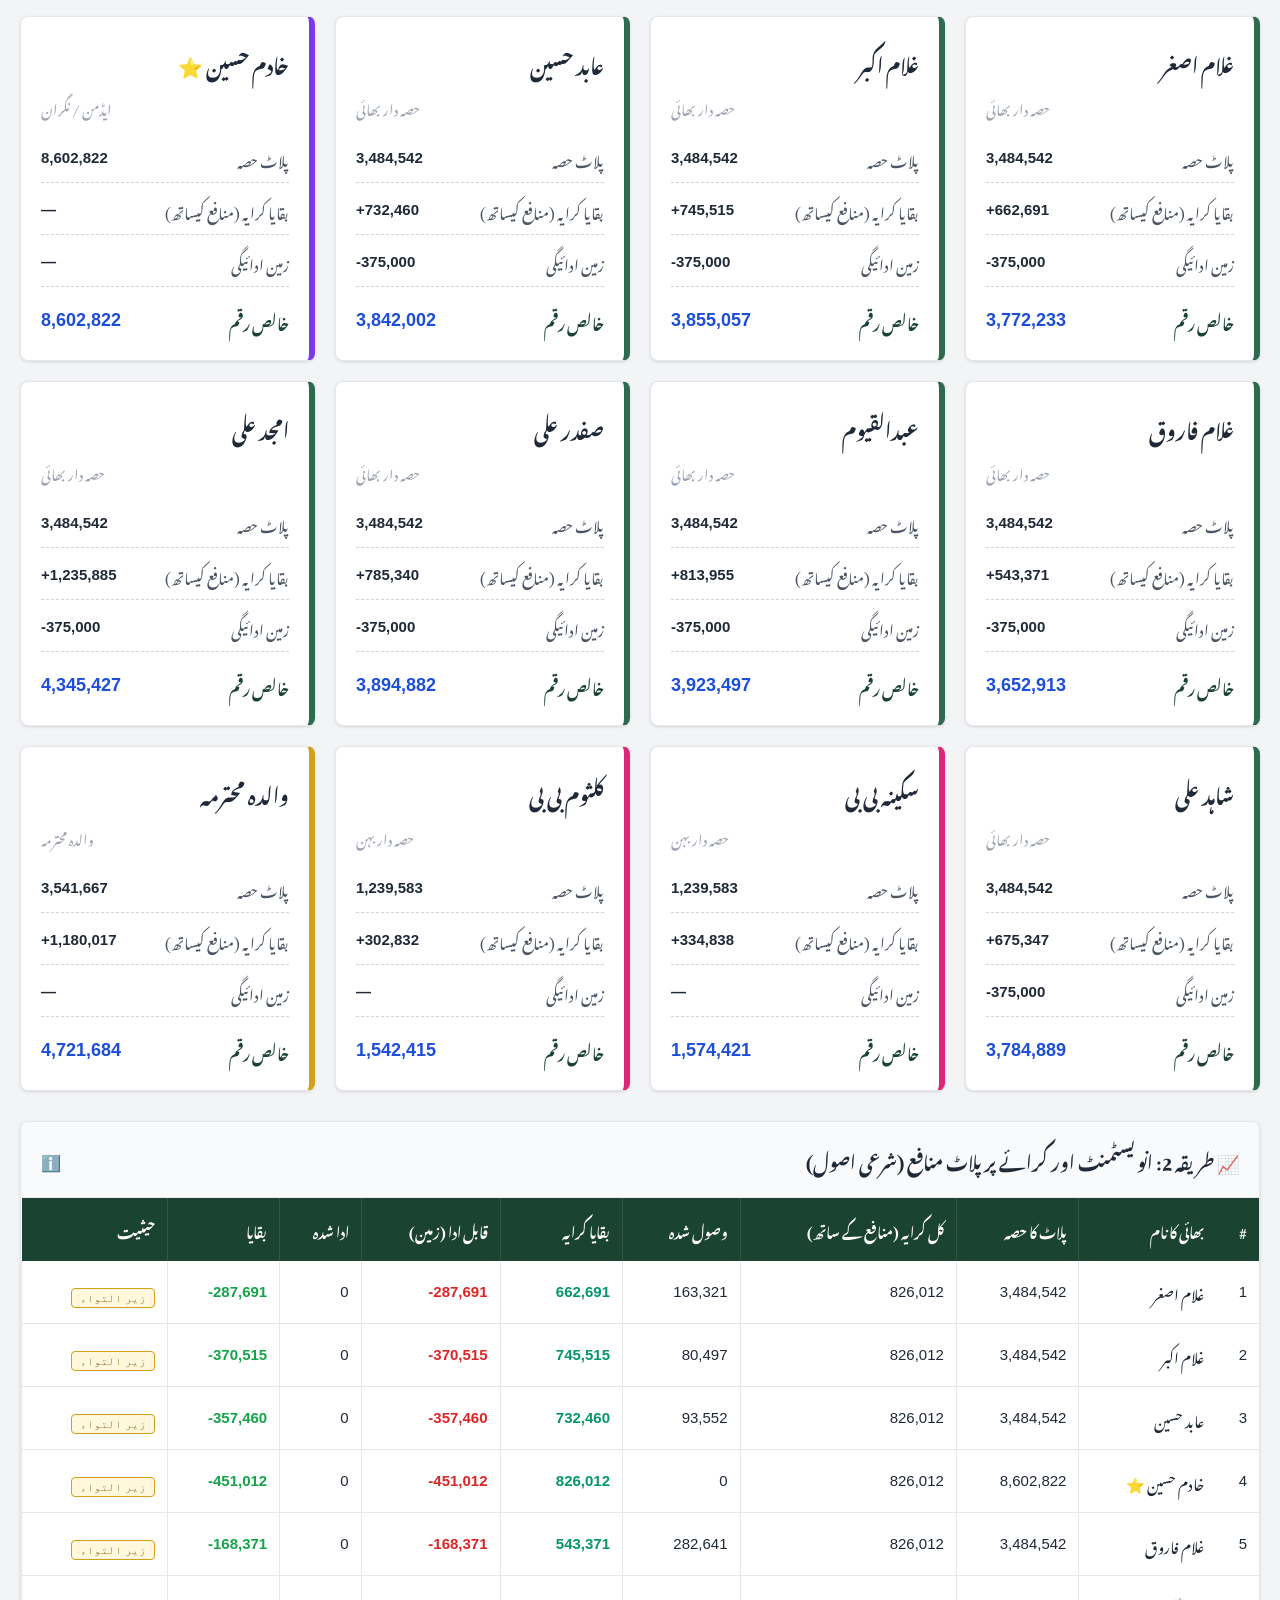
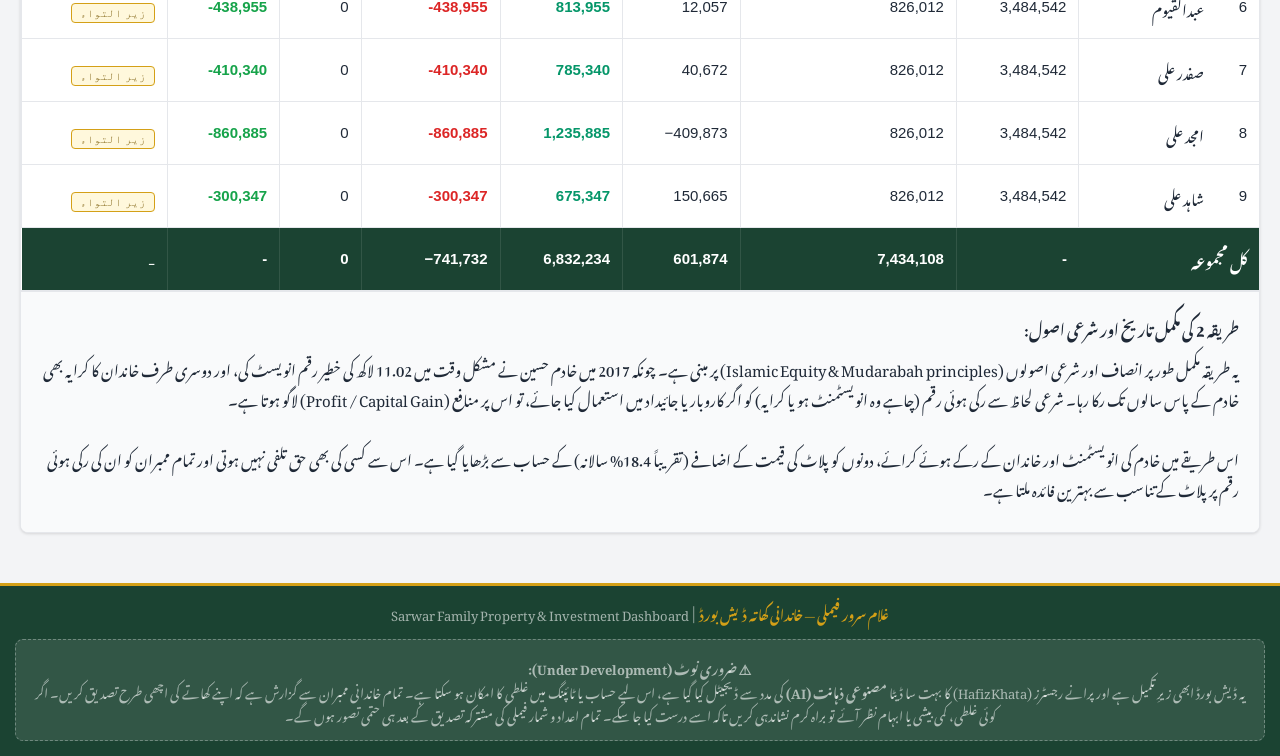
==== commit 941eb510: "Translate toggle buttons to Urdu with icons" ====
--- a/index.html
+++ b/index.html
@@ -57,12 +57,12 @@
                 <a href="#summary" class="nav-item" id="nav-summary">📖 طریقہ کار</a>
         
                 <div style="display:flex; margin-right:10px; border-right: 1px solid var(--g200); padding-right:10px; align-items:center;">
-                    <div class="toggle-group" style="display:flex; border-radius:6px; overflow:hidden; border:1px solid var(--g300); font-family:Arial, sans-serif;">
+                    <div class="toggle-group" style="display:flex; border-radius:6px; overflow:hidden; border:1px solid var(--g300);">
                         <button id="btn-islamic-off" style="flex:1; width:100px; padding:8px 8px; background:var(--red); color:white; border:none; cursor:pointer; font-size:14px; font-weight:bold; transition:all 0.3s; text-align:center;" onclick="app.toggleIslamicMode(false); updateIslamicUI(false);">
-                            Profit Mode
+                            💰 منافع موڈ
                         </button>
                         <button id="btn-islamic-on" style="flex:1; width:100px; padding:8px 8px; background:var(--g100); color:var(--g800); border:none; cursor:pointer; font-size:14px; font-weight:bold; transition:all 0.3s; text-align:center;" onclick="app.toggleIslamicMode(true); updateIslamicUI(true);">
-                            Islamic Mode
+                            🕌 شرعی موڈ
                         </button>
                     </div>
                 </div>
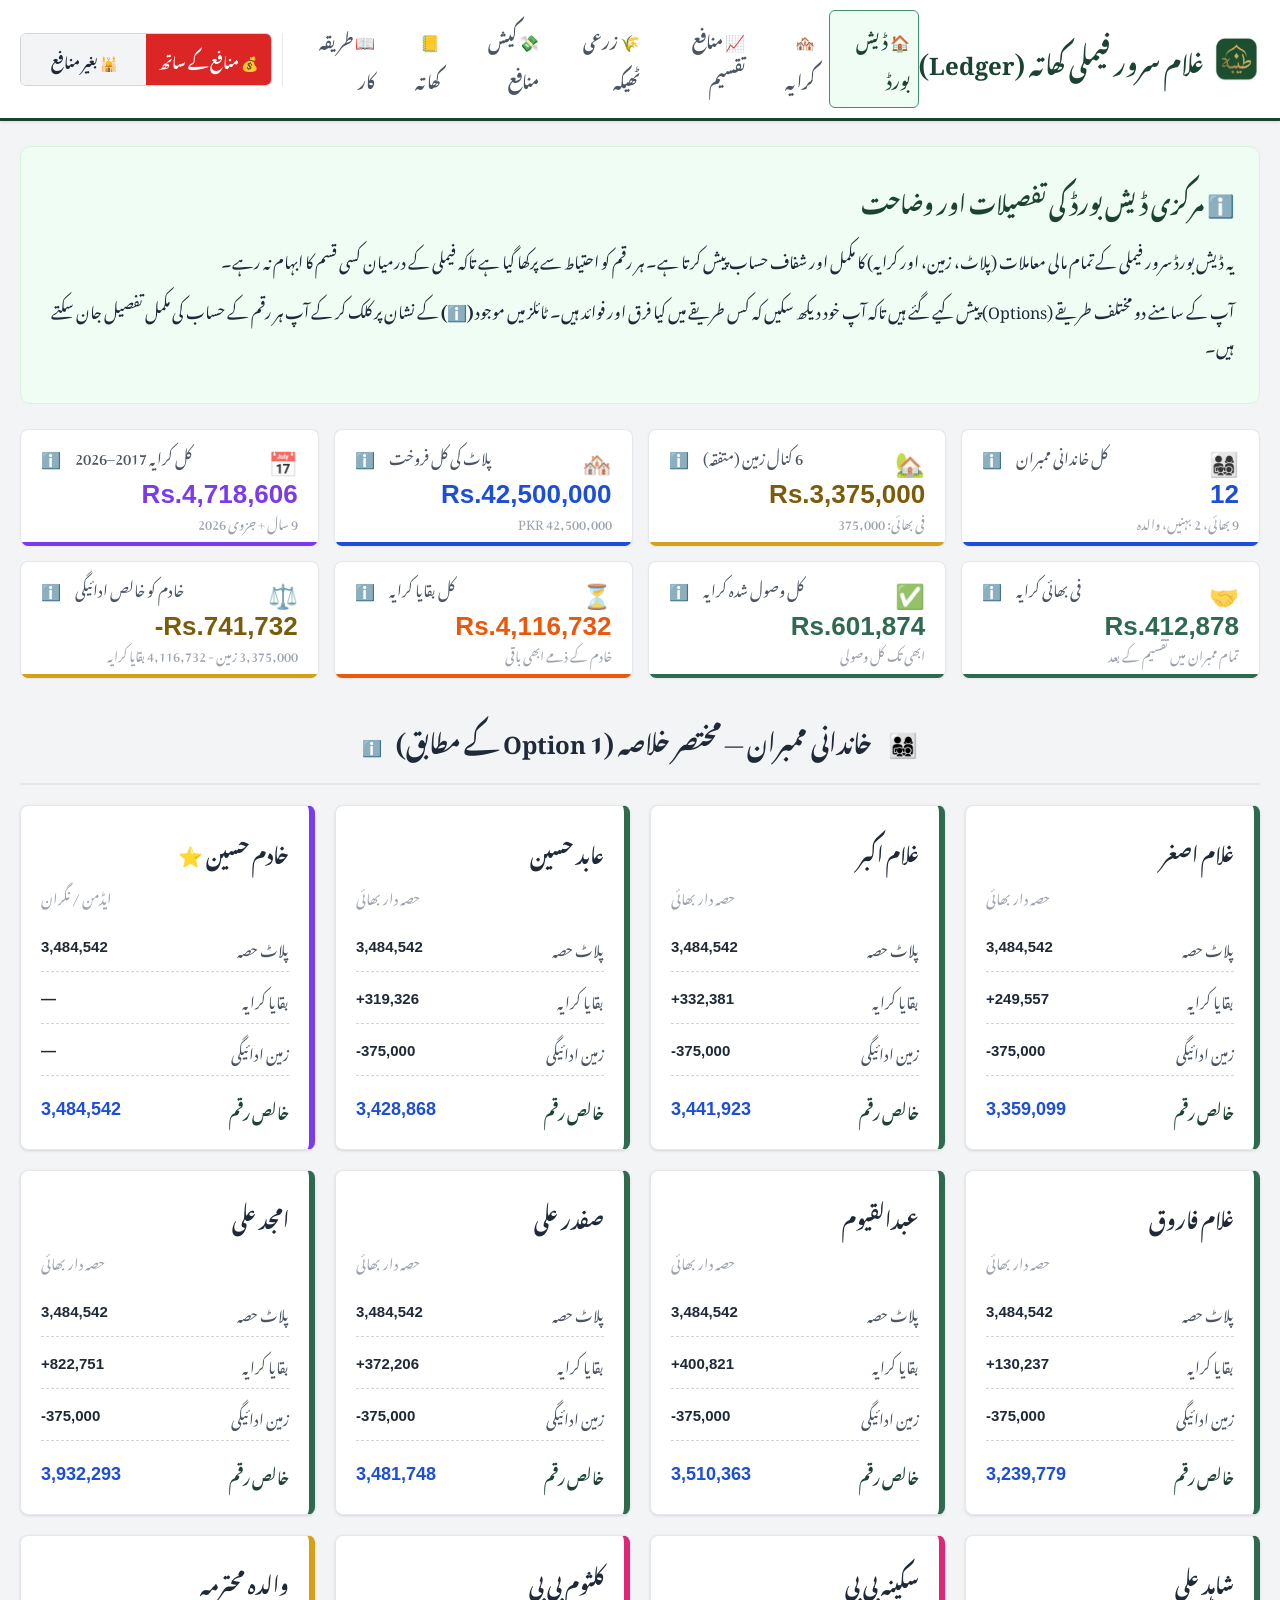
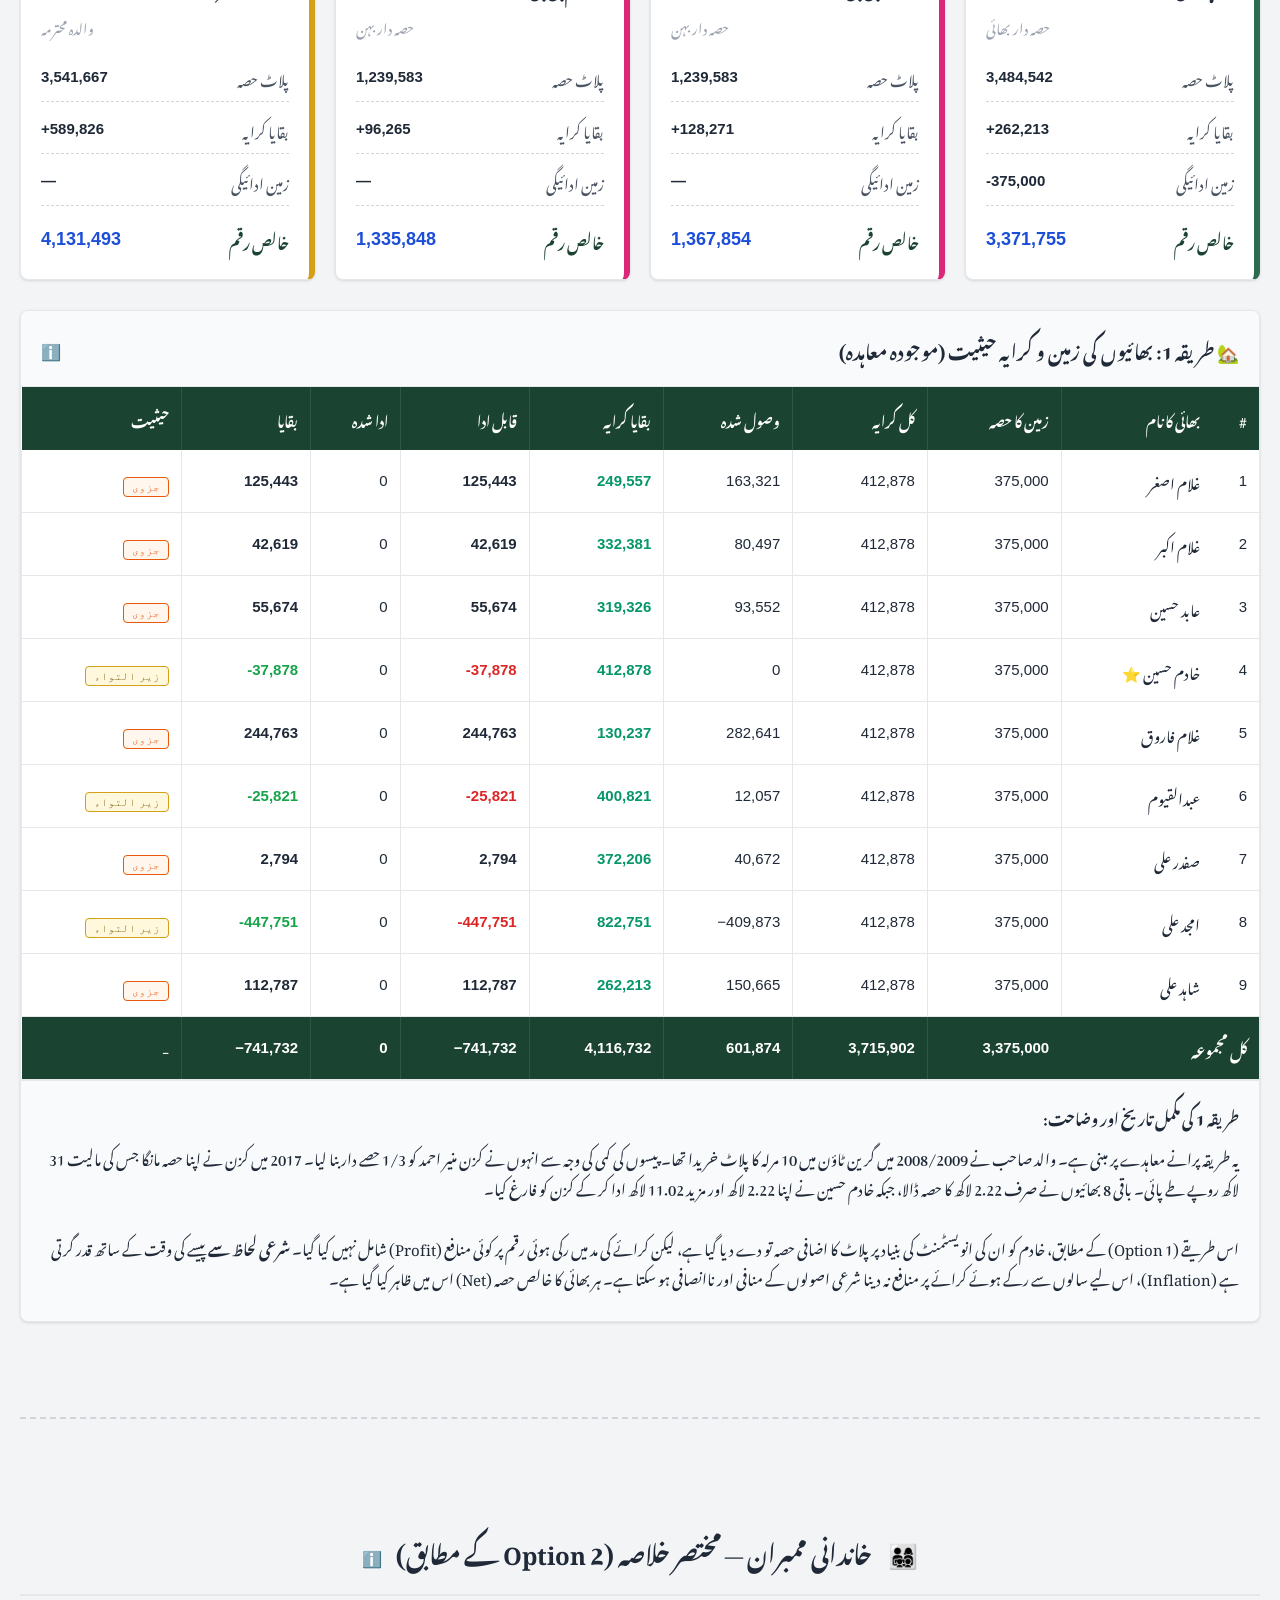
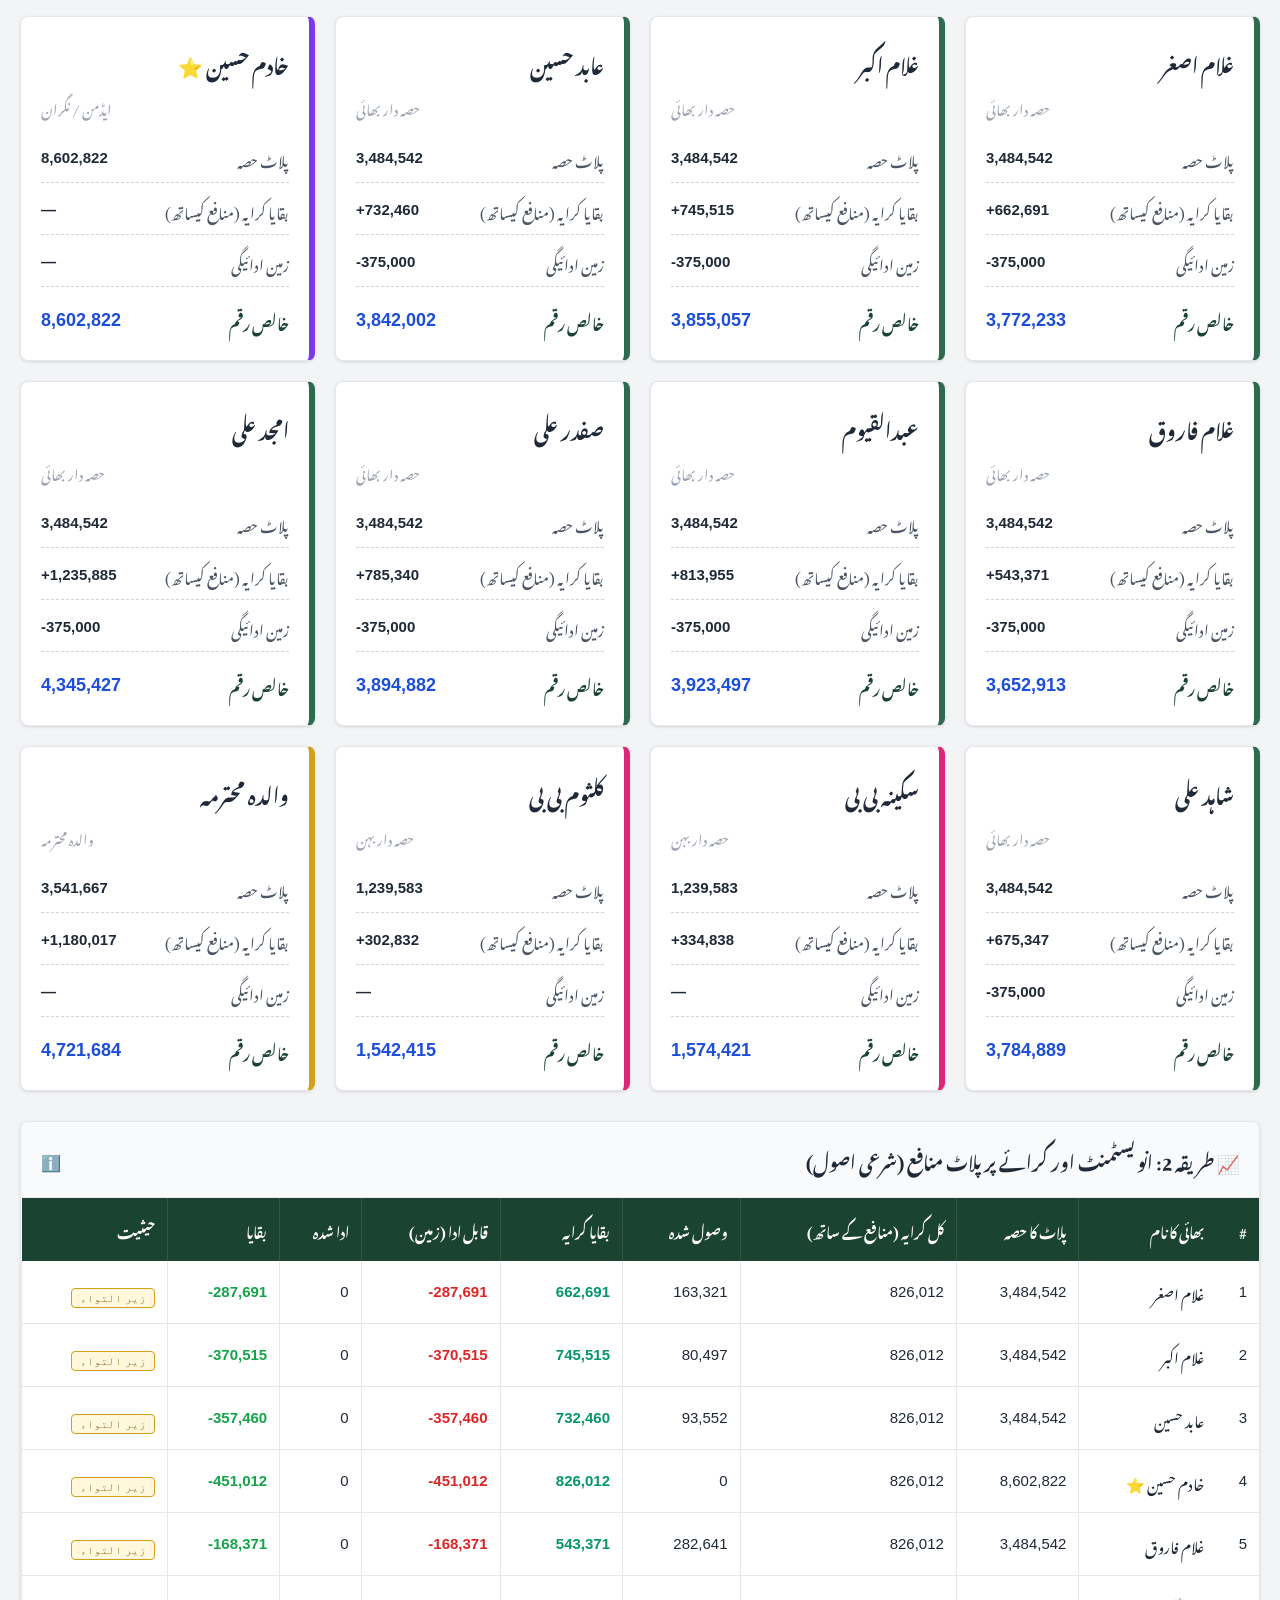
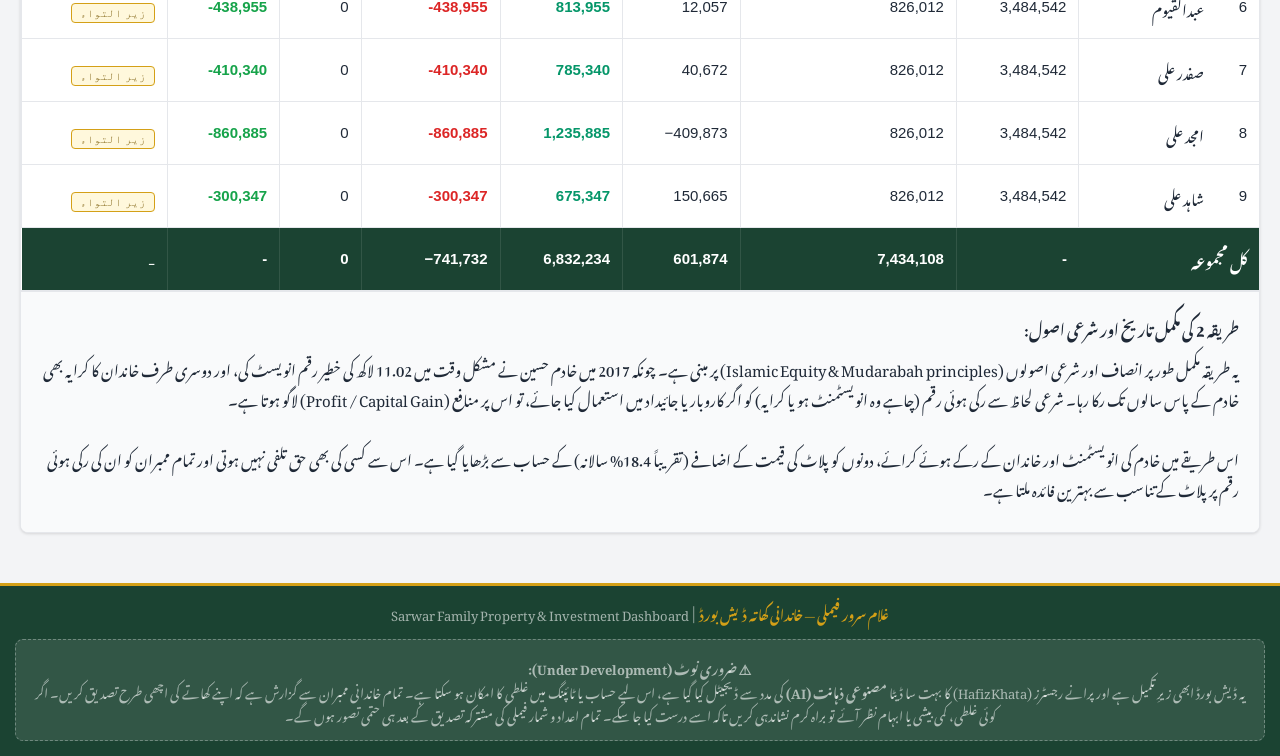
==== commit 29dc2639: "Change text to 'منافع کے ساتھ' and 'بغیر منافع'" ====
--- a/index.html
+++ b/index.html
@@ -58,11 +58,11 @@
         
                 <div style="display:flex; margin-right:10px; border-right: 1px solid var(--g200); padding-right:10px; align-items:center;">
                     <div class="toggle-group" style="display:flex; border-radius:6px; overflow:hidden; border:1px solid var(--g300);">
-                        <button id="btn-islamic-off" style="flex:1; width:100px; padding:8px 8px; background:var(--red); color:white; border:none; cursor:pointer; font-size:14px; font-weight:bold; transition:all 0.3s; text-align:center;" onclick="app.toggleIslamicMode(false); updateIslamicUI(false);">
-                            💰 منافع موڈ
+                        <button id="btn-islamic-off" style="flex:1; width:125px; padding:8px 8px; background:var(--red); color:white; border:none; cursor:pointer; font-size:14px; font-weight:bold; transition:all 0.3s; text-align:center;" onclick="app.toggleIslamicMode(false); updateIslamicUI(false);">
+                            💰 منافع کے ساتھ
                         </button>
-                        <button id="btn-islamic-on" style="flex:1; width:100px; padding:8px 8px; background:var(--g100); color:var(--g800); border:none; cursor:pointer; font-size:14px; font-weight:bold; transition:all 0.3s; text-align:center;" onclick="app.toggleIslamicMode(true); updateIslamicUI(true);">
-                            🕌 شرعی موڈ
+                        <button id="btn-islamic-on" style="flex:1; width:125px; padding:8px 8px; background:var(--g100); color:var(--g800); border:none; cursor:pointer; font-size:14px; font-weight:bold; transition:all 0.3s; text-align:center;" onclick="app.toggleIslamicMode(true); updateIslamicUI(true);">
+                            🕌 بغیر منافع
                         </button>
                     </div>
                 </div>
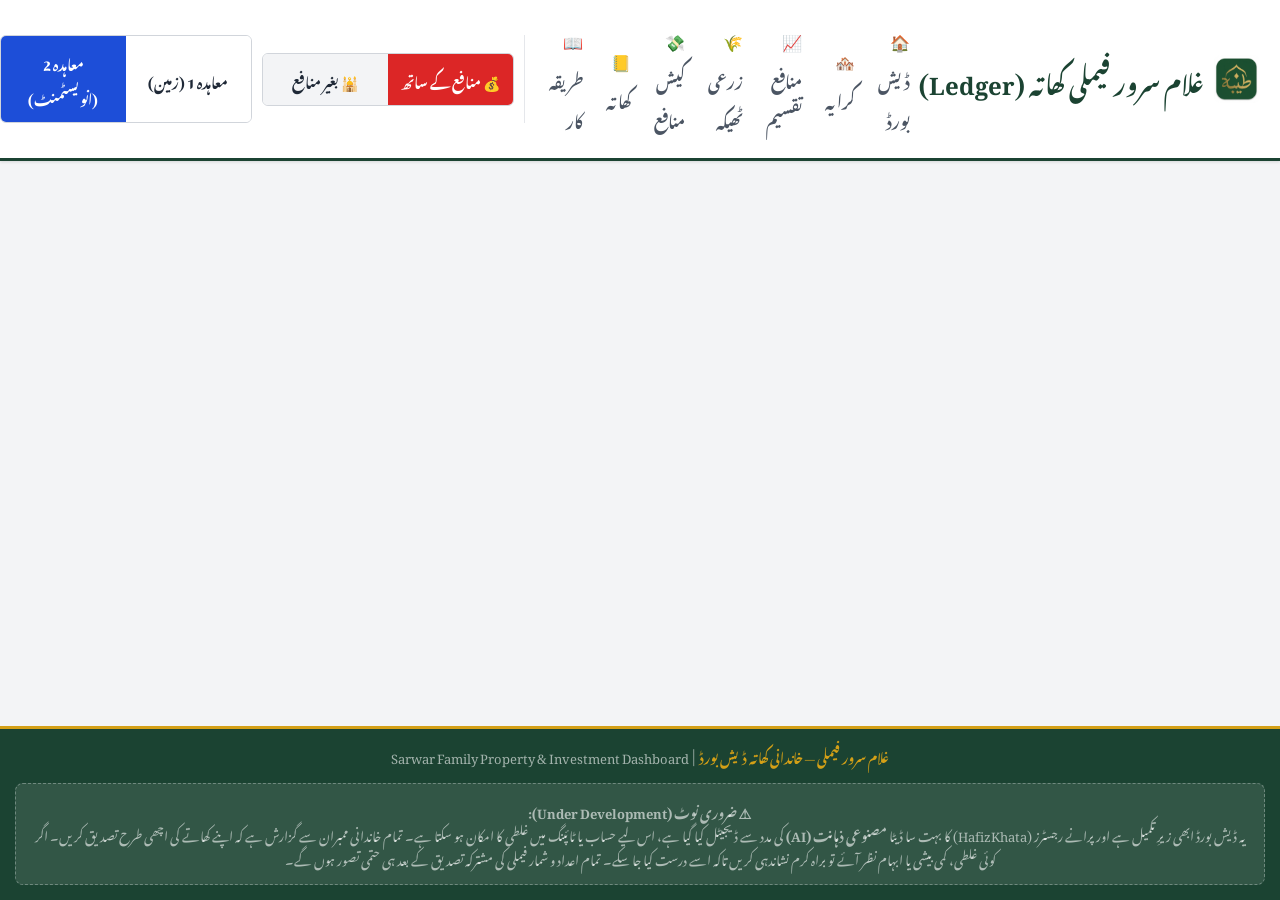
==== commit f19db21b: "Implement mobile bottom sheet, FAB, update plot values to 40.5M, and add Agreement Type toggle" ====
--- a/index.html
+++ b/index.html
@@ -56,13 +56,22 @@
                 <a href="#khata" class="nav-item" id="nav-khata">📒 کھاتہ</a>
                 <a href="#summary" class="nav-item" id="nav-summary">📖 طریقہ کار</a>
         
-                <div style="display:flex; margin-right:10px; border-right: 1px solid var(--g200); padding-right:10px; align-items:center;">
+                <div style="display:flex; margin-right:10px; border-right: 1px solid var(--g200); padding-right:10px; align-items:center; gap: 10px;">
                     <div class="toggle-group" style="display:flex; border-radius:6px; overflow:hidden; border:1px solid var(--g300);">
                         <button id="btn-islamic-off" style="flex:1; width:125px; padding:8px 8px; background:var(--red); color:white; border:none; cursor:pointer; font-size:14px; font-weight:bold; transition:all 0.3s; text-align:center;" onclick="app.toggleIslamicMode(false); updateIslamicUI(false);">
                             💰 منافع کے ساتھ
                         </button>
                         <button id="btn-islamic-on" style="flex:1; width:125px; padding:8px 8px; background:var(--g100); color:var(--g800); border:none; cursor:pointer; font-size:14px; font-weight:bold; transition:all 0.3s; text-align:center;" onclick="app.toggleIslamicMode(true); updateIslamicUI(true);">
                             🕌 بغیر منافع
+                        </button>
+                    </div>
+
+                    <div class="toggle-group" id="agreement-mode-group" style="display:flex; border-radius:6px; overflow:hidden; border:1px solid var(--g300);">
+                        <button id="btn-agree-1" style="flex:1; width:125px; padding:8px 8px; background:var(--w); color:var(--g800); border:none; cursor:pointer; font-size:14px; font-weight:bold; transition:all 0.3s; text-align:center;" onclick="app.toggleAgreementMode(1); updateAgreementUI(1);">
+                            معاہدہ 1 (زمین)
+                        </button>
+                        <button id="btn-agree-2" style="flex:1; width:125px; padding:8px 8px; background:var(--blu); color:white; border:none; cursor:pointer; font-size:14px; font-weight:bold; transition:all 0.3s; text-align:center;" onclick="app.toggleAgreementMode(2); updateAgreementUI(2);">
+                            معاہدہ 2 (انویسٹمنٹ)
                         </button>
                     </div>
                 </div>
@@ -80,6 +89,24 @@
                             offBtn.style.color = 'white';
                             onBtn.style.background = 'var(--g100)';
                             onBtn.style.color = 'var(--g800)';
+                        }
+                    }
+
+                    function updateAgreementUI(mode) {
+                        const btn1 = document.getElementById('btn-agree-1');
+                        const btn2 = document.getElementById('btn-agree-2');
+                        if(btn1 && btn2) {
+                            if (mode === 1) {
+                                btn1.style.background = 'var(--pur)';
+                                btn1.style.color = 'white';
+                                btn2.style.background = 'var(--g100)';
+                                btn2.style.color = 'var(--g800)';
+                            } else {
+                                btn1.style.background = 'var(--g100)';
+                                btn1.style.color = 'var(--g800)';
+                                btn2.style.background = 'var(--blu)';
+                                btn2.style.color = 'white';
+                            }
                         }
                     }
                 </script>
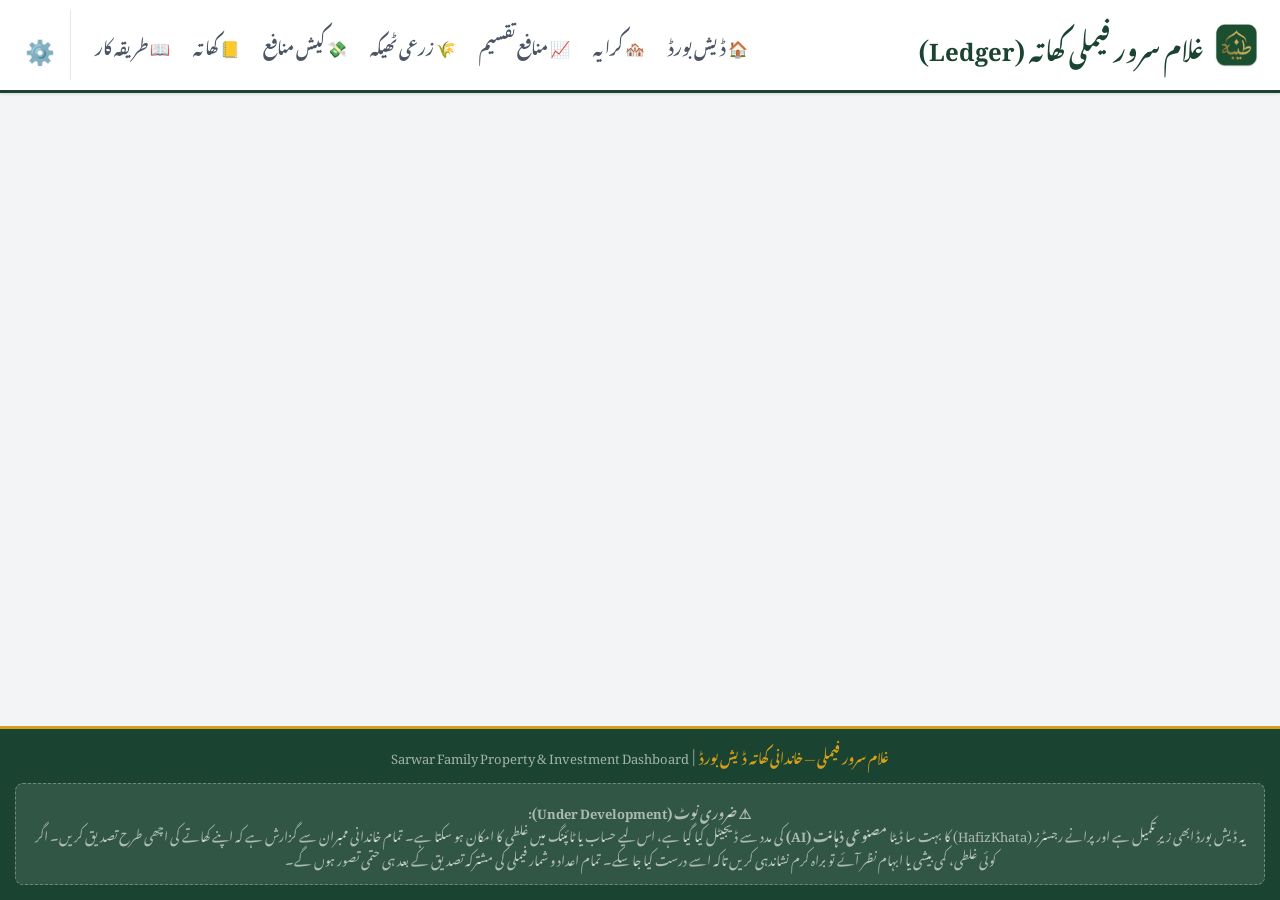
==== commit 8c3c1004: "Fix UI syntax and add Settings Modal" ====
--- a/index.html
+++ b/index.html
@@ -56,24 +56,10 @@
                 <a href="#khata" class="nav-item" id="nav-khata">📒 کھاتہ</a>
                 <a href="#summary" class="nav-item" id="nav-summary">📖 طریقہ کار</a>
         
-                <div style="display:flex; margin-right:10px; border-right: 1px solid var(--g200); padding-right:10px; align-items:center; gap: 10px;">
-                    <div class="toggle-group" style="display:flex; border-radius:6px; overflow:hidden; border:1px solid var(--g300);">
-                        <button id="btn-islamic-off" style="flex:1; width:125px; padding:8px 8px; background:var(--red); color:white; border:none; cursor:pointer; font-size:14px; font-weight:bold; transition:all 0.3s; text-align:center;" onclick="app.toggleIslamicMode(false); updateIslamicUI(false);">
-                            💰 منافع کے ساتھ
-                        </button>
-                        <button id="btn-islamic-on" style="flex:1; width:125px; padding:8px 8px; background:var(--g100); color:var(--g800); border:none; cursor:pointer; font-size:14px; font-weight:bold; transition:all 0.3s; text-align:center;" onclick="app.toggleIslamicMode(true); updateIslamicUI(true);">
-                            🕌 بغیر منافع
-                        </button>
-                    </div>
-
-                    <div class="toggle-group" id="agreement-mode-group" style="display:flex; border-radius:6px; overflow:hidden; border:1px solid var(--g300);">
-                        <button id="btn-agree-1" style="flex:1; width:125px; padding:8px 8px; background:var(--w); color:var(--g800); border:none; cursor:pointer; font-size:14px; font-weight:bold; transition:all 0.3s; text-align:center;" onclick="app.toggleAgreementMode(1); updateAgreementUI(1);">
-                            معاہدہ 1 (زمین)
-                        </button>
-                        <button id="btn-agree-2" style="flex:1; width:125px; padding:8px 8px; background:var(--blu); color:white; border:none; cursor:pointer; font-size:14px; font-weight:bold; transition:all 0.3s; text-align:center;" onclick="app.toggleAgreementMode(2); updateAgreementUI(2);">
-                            معاہدہ 2 (انویسٹمنٹ)
-                        </button>
-                    </div>
+                <div style="display:flex; margin-right:10px; border-right: 1px solid var(--g200); padding-right:10px; align-items:center;">
+                    <button onclick="app.openSettings()" style="background:none; border:none; cursor:pointer; font-size:24px; padding:5px; color:var(--g800); transition:transform 0.3s;" onmouseover="this.style.transform='rotate(45deg)'" onmouseout="this.style.transform='none'" title="ترتیبات (Settings)">
+                        ⚙️
+                    </button>
                 </div>
                 <script>
                     function updateIslamicUI(isIslamic) {
@@ -133,6 +119,42 @@
             تمام اعداد و شمار فیملی کی مشترکہ تصدیق کے بعد ہی حتمی تصور ہوں گے۔
         </div>
     </footer>
+</div>
+
+
+<!-- Settings Modal -->
+<div class="modal" id="settings-modal">
+    <div class="modal-content">
+        <div class="modal-header">
+            <h3>⚙️ ترتیبات (Settings)</h3>
+            <span class="modal-close" onclick="app.closeSettings()">✕</span>
+        </div>
+        <div class="modal-body">
+            
+            <h4 style="margin-top:0; margin-bottom:10px;">1. شرعی اصول / منافع موڈ</h4>
+            <div style="font-size:13px; color:var(--g600); margin-bottom:10px;">اگر بغیر منافع منتخب کریں تو کرائے اور کیش کی بقایا رقم پر منافع (کمپاؤنڈنگ) شامل نہیں کیا جائے گا۔</div>
+            <div class="toggle-group" style="display:flex; border-radius:6px; overflow:hidden; border:1px solid var(--g300); margin-bottom:25px;">
+                <button id="btn-islamic-off" style="flex:1; padding:10px; background:var(--red); color:white; border:none; cursor:pointer; font-size:15px; font-weight:bold; transition:all 0.3s; text-align:center;" onclick="app.toggleIslamicMode(false); updateIslamicUI(false);">
+                    💰 منافع کے ساتھ
+                </button>
+                <button id="btn-islamic-on" style="flex:1; padding:10px; background:var(--g100); color:var(--g800); border:none; cursor:pointer; font-size:15px; font-weight:bold; transition:all 0.3s; text-align:center;" onclick="app.toggleIslamicMode(true); updateIslamicUI(true);">
+                    🕌 بغیر منافع (شرعی)
+                </button>
+            </div>
+
+            <h4 style="margin-bottom:10px;">2. معاہدے کی قسم</h4>
+            <div style="font-size:13px; color:var(--g600); margin-bottom:10px;">آپ ڈیش بورڈ پر کونسا معاہدہ دیکھنا چاہتے ہیں؟ (یہ آپشن کھاتہ کے فائنل حساب کو بھی تبدیل کر دے گا)</div>
+            <div class="toggle-group" id="agreement-mode-group" style="display:flex; border-radius:6px; overflow:hidden; border:1px solid var(--g300); margin-bottom:10px;">
+                <button id="btn-agree-1" style="flex:1; padding:10px; background:var(--w); color:var(--g800); border:none; cursor:pointer; font-size:15px; font-weight:bold; transition:all 0.3s; text-align:center;" onclick="app.toggleAgreementMode(1); updateAgreementUI(1);">
+                    معاہدہ 1 (زمین)
+                </button>
+                <button id="btn-agree-2" style="flex:1; padding:10px; background:var(--blu); color:white; border:none; cursor:pointer; font-size:15px; font-weight:bold; transition:all 0.3s; text-align:center;" onclick="app.toggleAgreementMode(2); updateAgreementUI(2);">
+                    معاہدہ 2 (انویسٹمنٹ)
+                </button>
+            </div>
+
+        </div>
+    </div>
 </div>
 
 <!-- Info Modal -->
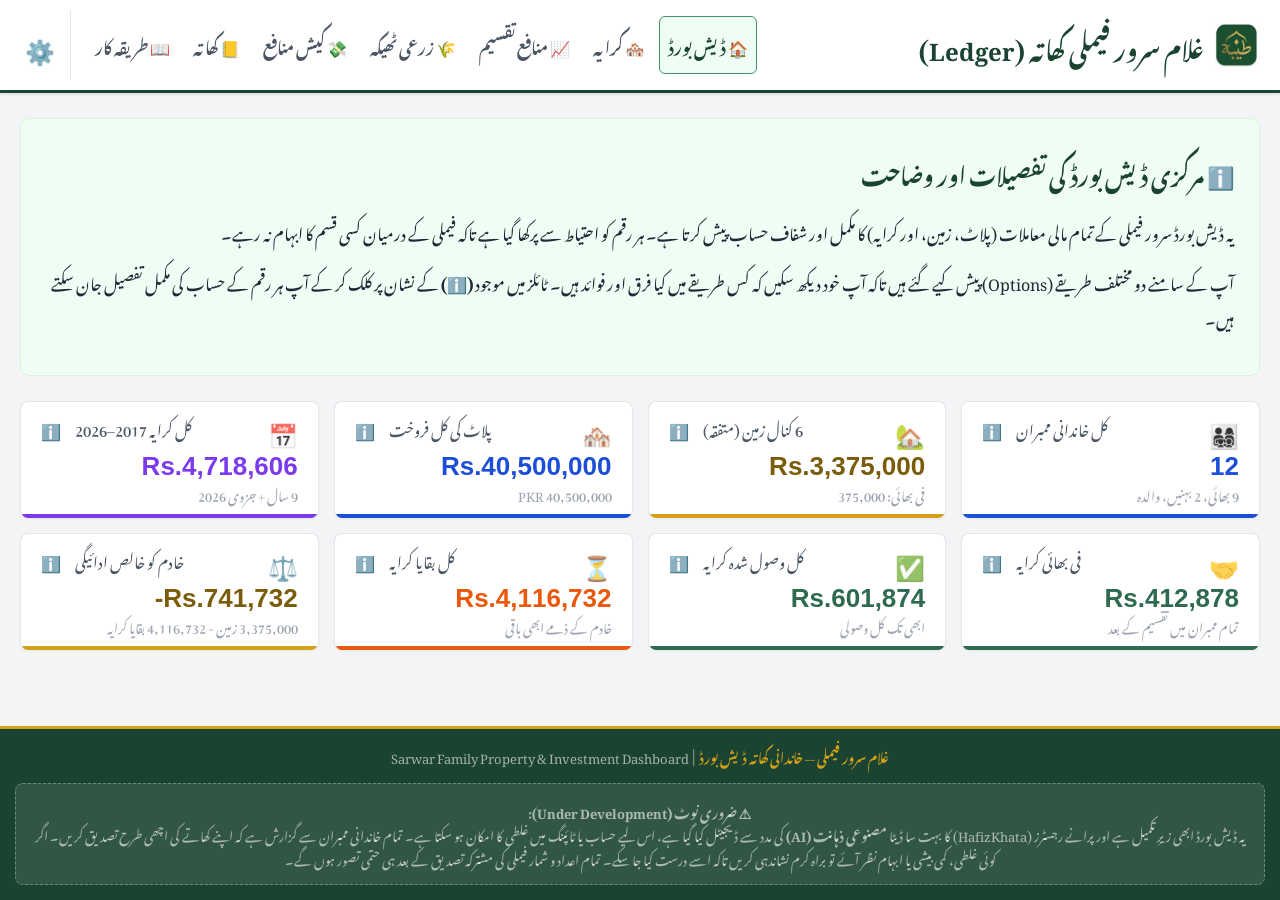
==== commit 78b4b2ce: "Bump version to v4 to clear browser cache" ====
--- a/index.html
+++ b/index.html
@@ -132,7 +132,10 @@
         <div class="modal-body">
             
             <h4 style="margin-top:0; margin-bottom:10px;">1. شرعی اصول / منافع موڈ</h4>
-            <div style="font-size:13px; color:var(--g600); margin-bottom:10px;">اگر بغیر منافع منتخب کریں تو کرائے اور کیش کی بقایا رقم پر منافع (کمپاؤنڈنگ) شامل نہیں کیا جائے گا۔</div>
+            <div style="font-size:13px; color:var(--g600); margin-bottom:10px; line-height:1.6;">
+    <b>💰 منافع کے ساتھ (Non-Islamic):</b> اس میں پلاٹ کے علاوہ کرائے اور کیش پر بھی سالانہ منافع (کمپاؤنڈنگ) شامل کیا جاتا ہے، جس سے ممبران کو ان کی رکی ہوئی رقم پر اضافی فائدہ ملتا ہے۔<br>
+    <b>🕌 بغیر منافع (Islamic / Shari):</b> اس میں صرف پلاٹ کی قدر میں اضافے کو جائز منافع تصور کیا جاتا ہے، جبکہ کرائے اور کیش پر کوئی اضافی سود/منافع لاگو نہیں کیا جاتا۔
+</div>
             <div class="toggle-group" style="display:flex; border-radius:6px; overflow:hidden; border:1px solid var(--g300); margin-bottom:25px;">
                 <button id="btn-islamic-off" style="flex:1; padding:10px; background:var(--red); color:white; border:none; cursor:pointer; font-size:15px; font-weight:bold; transition:all 0.3s; text-align:center;" onclick="app.toggleIslamicMode(false); updateIslamicUI(false);">
                     💰 منافع کے ساتھ
@@ -188,7 +191,7 @@
   </div>
 </div>
 
-<script src="js/app.js?v=2" type="module"></script>
+<script src="js/app.js?v=4" type="module"></script>
 <script>
     // Service Worker Registration
     if ('serviceWorker' in navigator) {
